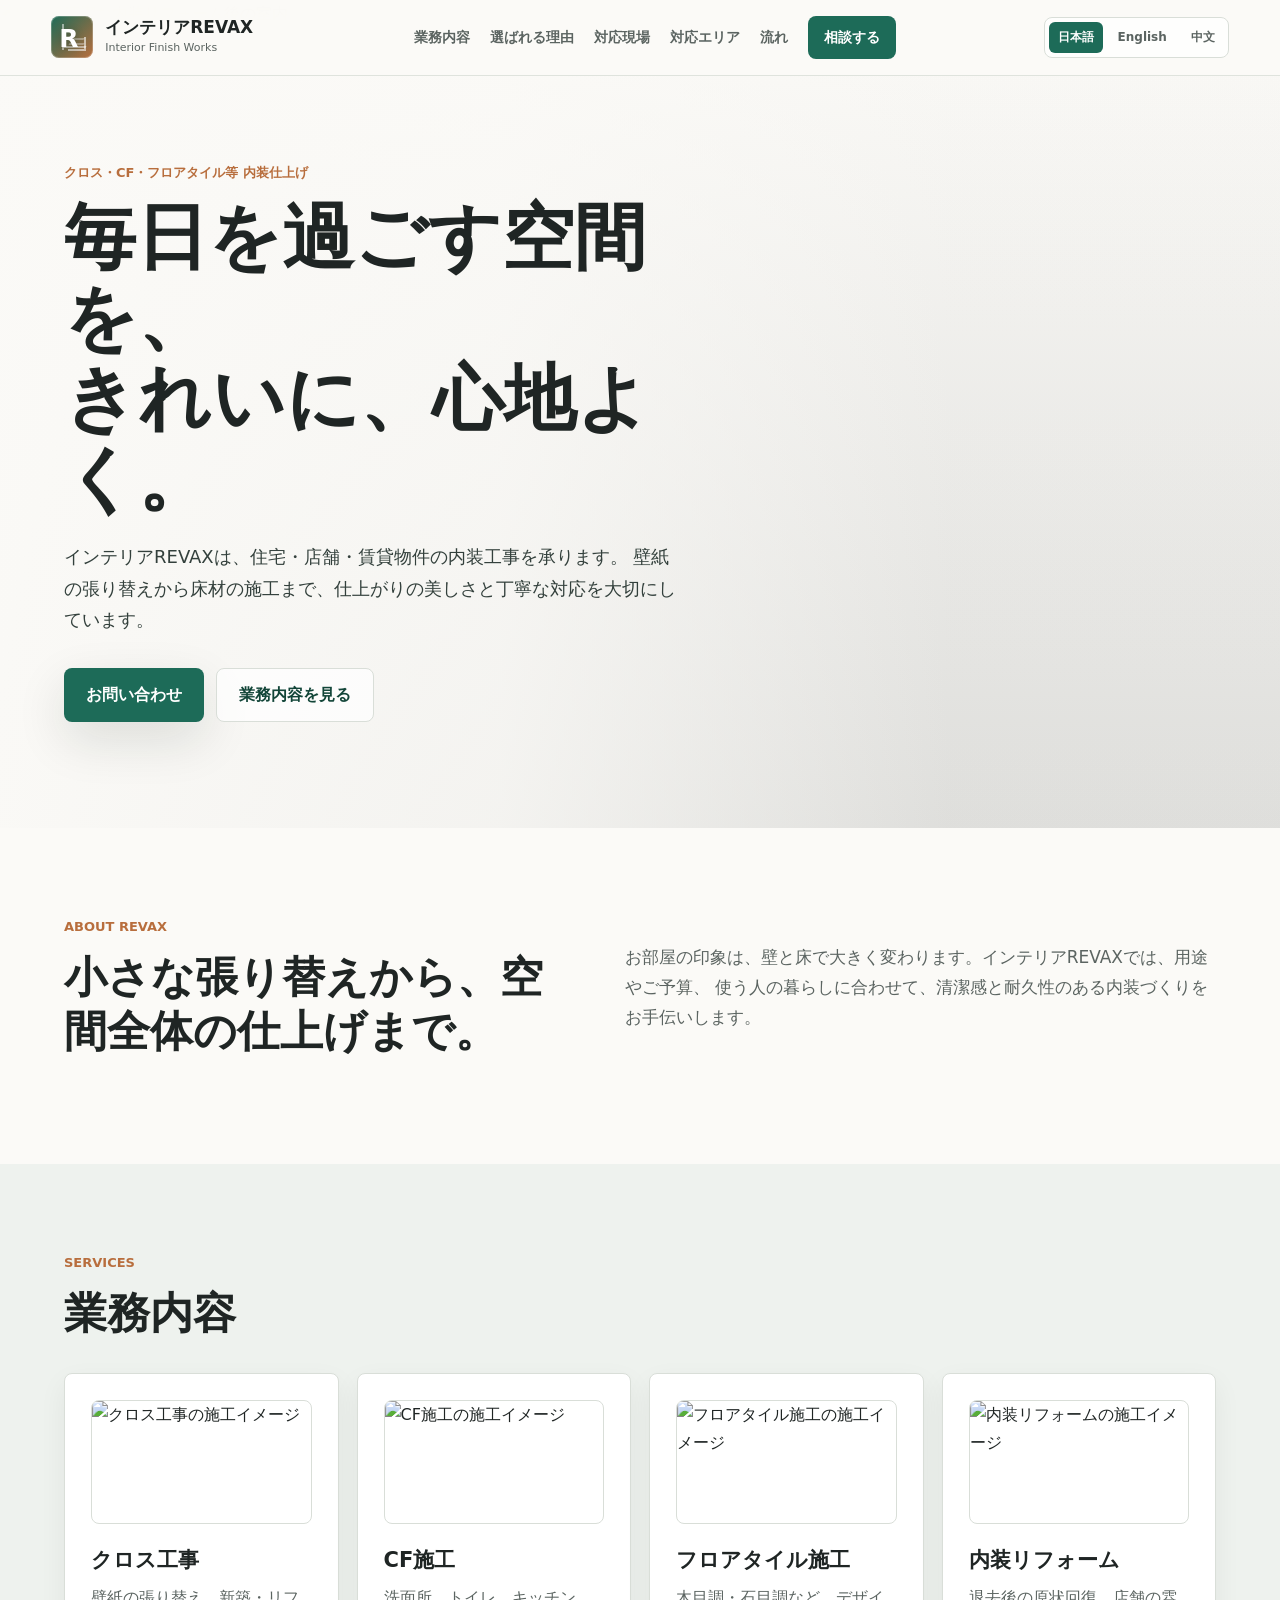
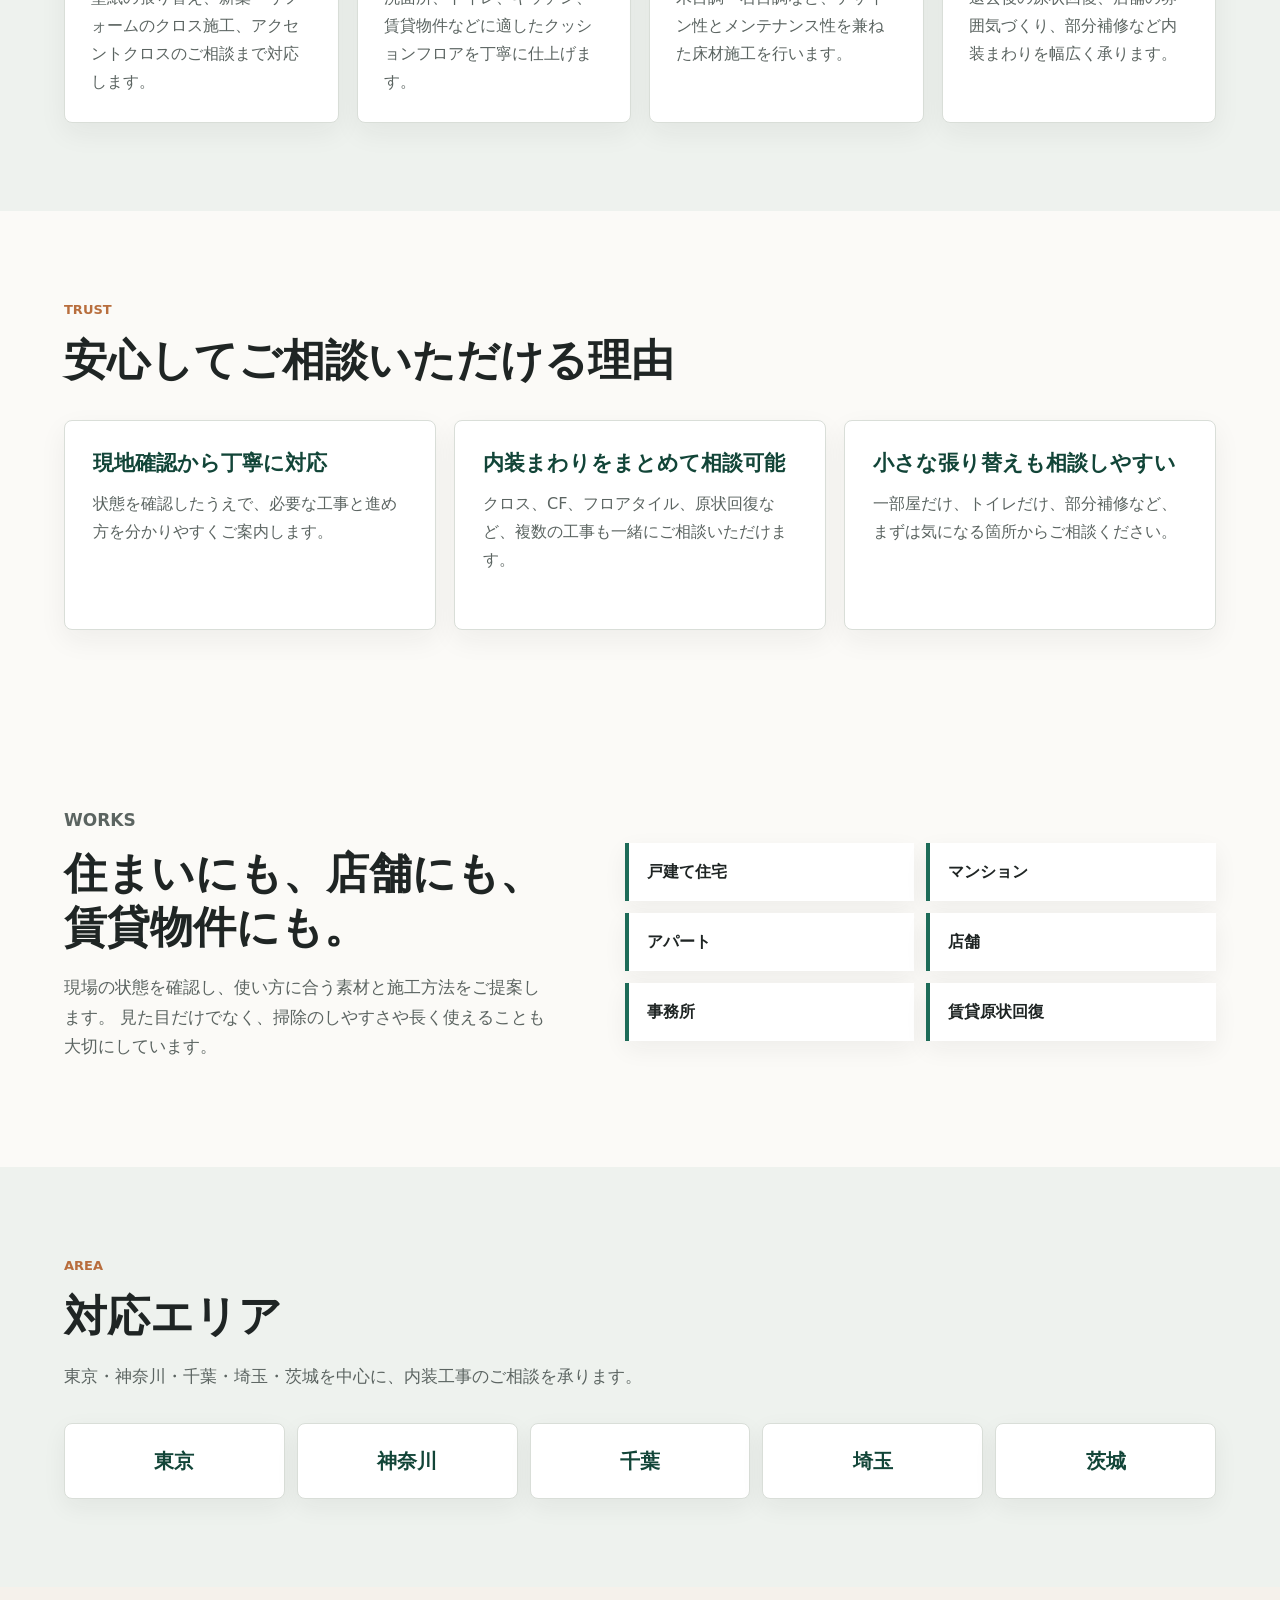
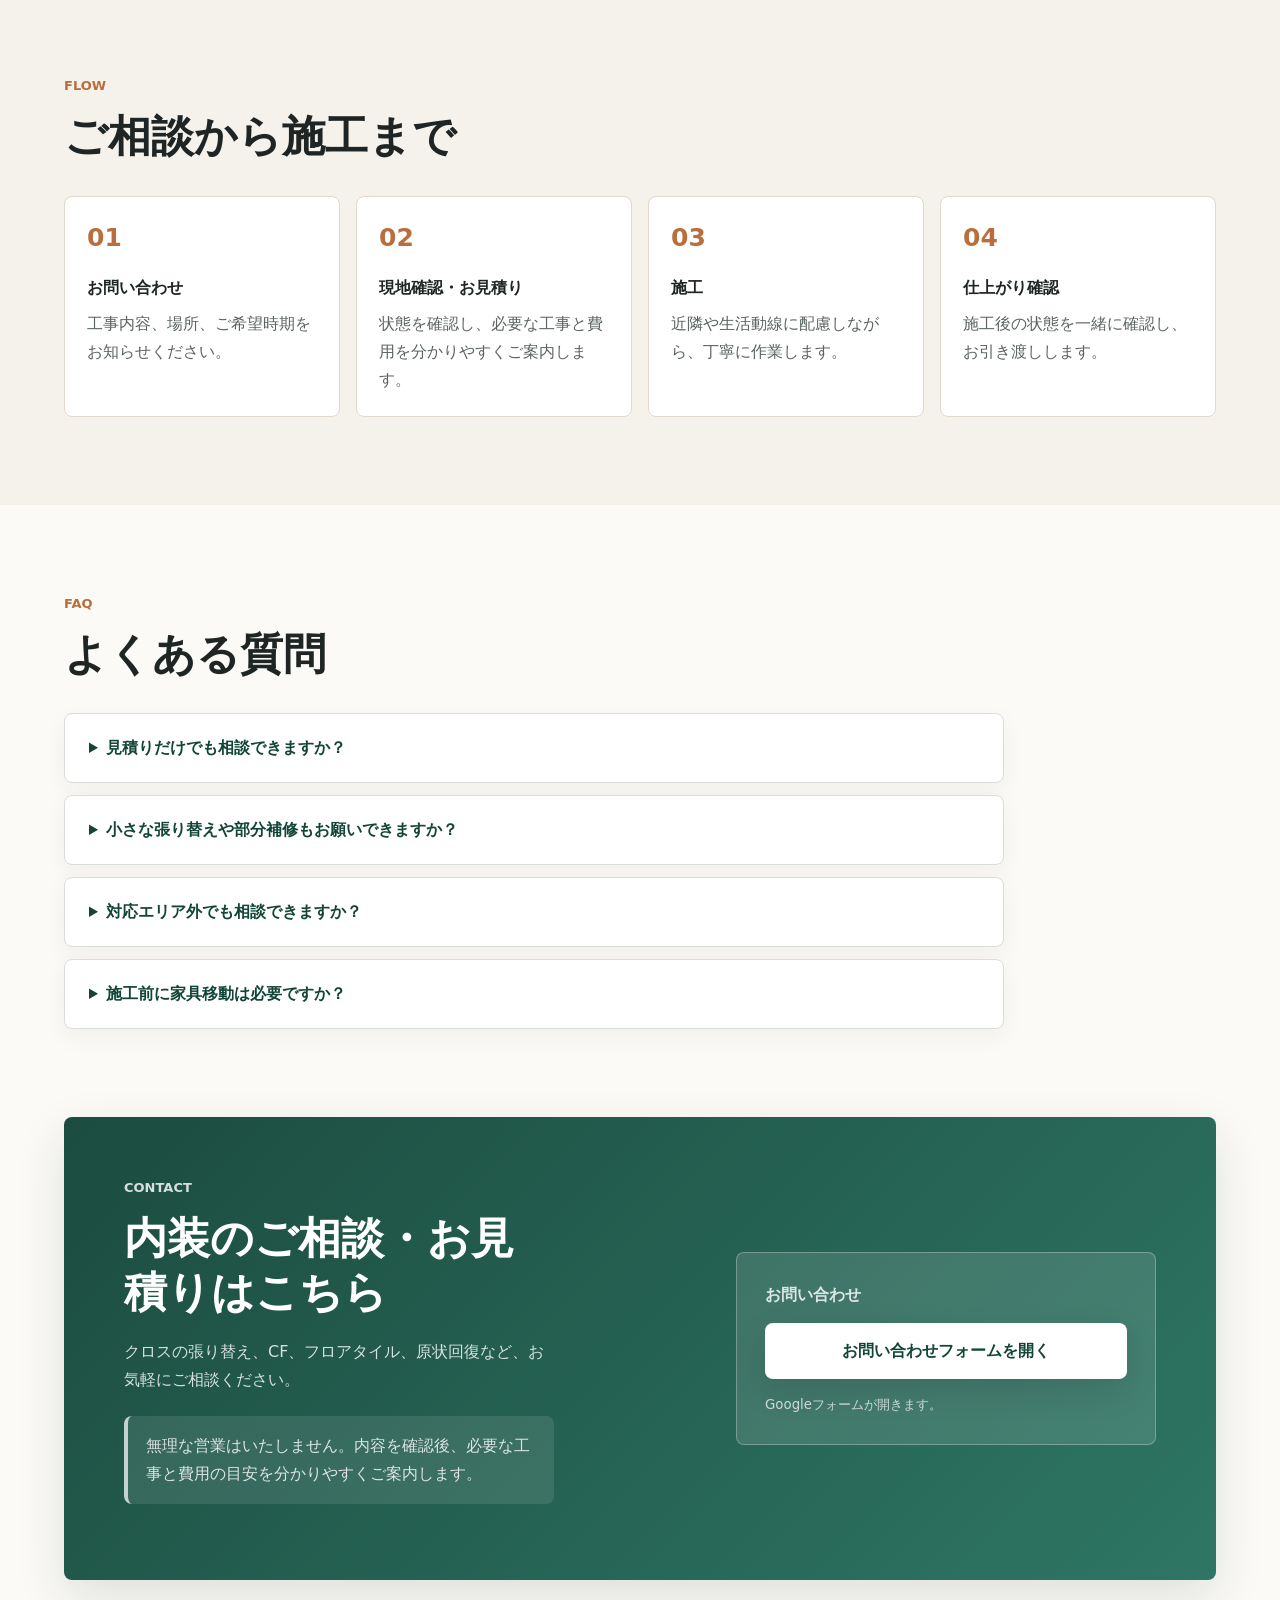
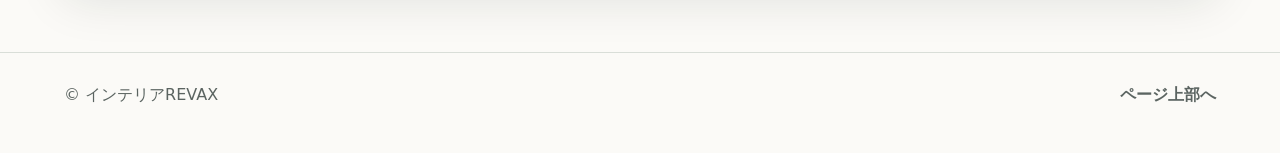
==== ja.html @ be0a2916 "Add files via upload" ====
<!doctype html>
<html lang="ja">
  <head>
    <meta charset="utf-8" />
    <meta name="viewport" content="width=device-width, initial-scale=1" />
    <title>インテリアREVAX | クロス・CF・フロアタイル施工</title>
    <meta
      name="description"
      content="インテリアREVAXは、クロス、CF、フロアタイルなど内装仕上げ工事を承ります。住まい・店舗・賃貸物件の張り替えやリフォームをご相談ください。"
    />
    <link rel="stylesheet" href="styles.css" />
  </head>
  <body>
    <header class="site-header">
      <a class="brand" href="#top" aria-label="インテリアREVAX トップへ">
        <span class="brand-mark" aria-hidden="true">
          <span class="brand-room"></span>
          <span class="brand-letter">R</span>
        </span>
        <span>
          <strong>インテリアREVAX</strong>
          <small>Interior Finish Works</small>
        </span>
      </a>
      <nav class="nav" aria-label="主要メニュー">
        <a href="#services">業務内容</a>
        <a href="#trust">選ばれる理由</a>
        <a href="#works">対応現場</a>
        <a href="#area">対応エリア</a>
        <a href="#flow">流れ</a>
        <a class="nav-cta" href="#contact">相談する</a>
      </nav>
      <div class="lang-switch" aria-label="言語切り替え">
        <a class="active" href="ja.html" lang="ja" aria-current="page">日本語</a>
        <a href="index.html" lang="en">English</a>
        <a href="zh.html" lang="zh">中文</a>
      </div>
    </header>

    <main id="top">
      <section class="hero">
        <img class="hero-image" src="assets/revax-hero.png" alt="明るく清潔な内装リフォーム後の室内" />
        <div class="hero-shade" aria-hidden="true"></div>
        <div class="hero-content">
          <p class="eyebrow">クロス・CF・フロアタイル等 内装仕上げ</p>
          <h1>
            <span>毎日を過ごす空間を、</span>
            <span>きれいに、心地よく。</span>
          </h1>
          <p class="lead">
            インテリアREVAXは、住宅・店舗・賃貸物件の内装工事を承ります。
            壁紙の張り替えから床材の施工まで、仕上がりの美しさと丁寧な対応を大切にしています。
          </p>
          <div class="hero-actions">
            <a class="button primary" href="#contact">お問い合わせ</a>
            <a class="button secondary" href="#services">業務内容を見る</a>
          </div>
        </div>
      </section>

      <section class="intro section">
        <div>
          <p class="section-label">About REVAX</p>
          <h2>小さな張り替えから、空間全体の仕上げまで。</h2>
        </div>
        <p>
          お部屋の印象は、壁と床で大きく変わります。インテリアREVAXでは、用途やご予算、
          使う人の暮らしに合わせて、清潔感と耐久性のある内装づくりをお手伝いします。
        </p>
      </section>

      <section id="services" class="section services">
        <div class="section-head">
          <p class="section-label">Services</p>
          <h2>業務内容</h2>
        </div>
        <div class="service-grid">
          <article class="service-card">
            <img class="service-photo" src="assets/service-wallpaper.png" alt="クロス工事の施工イメージ" />
            <h3>クロス工事</h3>
            <p>壁紙の張り替え、新築・リフォームのクロス施工、アクセントクロスのご相談まで対応します。</p>
          </article>
          <article class="service-card">
            <img class="service-photo" src="assets/service-cf.png" alt="CF施工の施工イメージ" />
            <h3>CF施工</h3>
            <p>洗面所、トイレ、キッチン、賃貸物件などに適したクッションフロアを丁寧に仕上げます。</p>
          </article>
          <article class="service-card">
            <img class="service-photo" src="assets/service-floor-tile.png" alt="フロアタイル施工の施工イメージ" />
            <h3>フロアタイル施工</h3>
            <p>木目調・石目調など、デザイン性とメンテナンス性を兼ねた床材施工を行います。</p>
          </article>
          <article class="service-card">
            <img class="service-photo" src="assets/service-renovation.png" alt="内装リフォームの施工イメージ" />
            <h3>内装リフォーム</h3>
            <p>退去後の原状回復、店舗の雰囲気づくり、部分補修など内装まわりを幅広く承ります。</p>
          </article>
        </div>
      </section>

      <section id="trust" class="section trust">
        <div class="section-head">
          <p class="section-label">Trust</p>
          <h2>安心してご相談いただける理由</h2>
        </div>
        <div class="trust-grid">
          <article>
            <strong>現地確認から丁寧に対応</strong>
            <p>状態を確認したうえで、必要な工事と進め方を分かりやすくご案内します。</p>
          </article>
          <article>
            <strong>内装まわりをまとめて相談可能</strong>
            <p>クロス、CF、フロアタイル、原状回復など、複数の工事も一緒にご相談いただけます。</p>
          </article>
          <article>
            <strong>小さな張り替えも相談しやすい</strong>
            <p>一部屋だけ、トイレだけ、部分補修など、まずは気になる箇所からご相談ください。</p>
          </article>
        </div>
      </section>

      <section id="works" class="section split">
        <div>
          <p class="section-label">Works</p>
          <h2>住まいにも、店舗にも、賃貸物件にも。</h2>
          <p>
            現場の状態を確認し、使い方に合う素材と施工方法をご提案します。
            見た目だけでなく、掃除のしやすさや長く使えることも大切にしています。
          </p>
        </div>
        <div class="work-list" aria-label="対応現場">
          <span>戸建て住宅</span>
          <span>マンション</span>
          <span>アパート</span>
          <span>店舗</span>
          <span>事務所</span>
          <span>賃貸原状回復</span>
        </div>
      </section>

      <section id="area" class="section area">
        <div class="section-head">
          <p class="section-label">Area</p>
          <h2>対応エリア</h2>
          <p>東京・神奈川・千葉・埼玉・茨城を中心に、内装工事のご相談を承ります。</p>
        </div>
        <div class="area-list" aria-label="対応エリア">
          <span>東京</span>
          <span>神奈川</span>
          <span>千葉</span>
          <span>埼玉</span>
          <span>茨城</span>
        </div>
      </section>

      <section id="flow" class="section flow">
        <div class="section-head">
          <p class="section-label">Flow</p>
          <h2>ご相談から施工まで</h2>
        </div>
        <ol class="flow-list">
          <li>
            <strong>お問い合わせ</strong>
            <span>工事内容、場所、ご希望時期をお知らせください。</span>
          </li>
          <li>
            <strong>現地確認・お見積り</strong>
            <span>状態を確認し、必要な工事と費用を分かりやすくご案内します。</span>
          </li>
          <li>
            <strong>施工</strong>
            <span>近隣や生活動線に配慮しながら、丁寧に作業します。</span>
          </li>
          <li>
            <strong>仕上がり確認</strong>
            <span>施工後の状態を一緒に確認し、お引き渡しします。</span>
          </li>
        </ol>
      </section>

      <section id="faq" class="section faq">
        <div class="section-head">
          <p class="section-label">FAQ</p>
          <h2>よくある質問</h2>
        </div>
        <div class="faq-list">
          <details>
            <summary>見積りだけでも相談できますか？</summary>
            <p>はい。工事内容や現場の状態を確認したうえで、費用の目安をご案内します。</p>
          </details>
          <details>
            <summary>小さな張り替えや部分補修もお願いできますか？</summary>
            <p>一部屋だけ、トイレや洗面所だけ、気になる箇所だけのご相談も承ります。</p>
          </details>
          <details>
            <summary>対応エリア外でも相談できますか？</summary>
            <p>場所や工事内容によって対応できる場合があります。まずはお気軽にお問い合わせください。</p>
          </details>
          <details>
            <summary>施工前に家具移動は必要ですか？</summary>
            <p>現場の状況により異なります。事前確認の際に、必要な準備を分かりやすくお伝えします。</p>
          </details>
        </div>
      </section>

      <section id="contact" class="contact">
        <div>
          <p class="section-label">Contact</p>
          <h2>内装のご相談・お見積りはこちら</h2>
          <p>
            クロスの張り替え、CF、フロアタイル、原状回復など、お気軽にご相談ください。
          </p>
          <p class="contact-reassurance">
            無理な営業はいたしません。内容を確認後、必要な工事と費用の目安を分かりやすくご案内します。
          </p>
        </div>
        <div class="contact-box">
          <p class="contact-note">お問い合わせ</p>
          <a class="contact-form-button" href="https://docs.google.com/forms/d/e/1FAIpQLSfQx-ib5fO8I9krYBbQNBjTHL38Z9sC25h12mWPfmRZ4zj5ZQ/viewform" target="_blank" rel="noopener">
            お問い合わせフォームを開く
          </a>
          <small>Googleフォームが開きます。</small>
        </div>
      </section>
    </main>

    <footer class="footer">
      <p>&copy; インテリアREVAX</p>
      <a href="#top">ページ上部へ</a>
    </footer>
  </body>
</html>
---- styles.css ----
:root {
  --ink: #1f2524;
  --muted: #5b6461;
  --paper: #fbfaf7;
  --soft: #eef2ee;
  --line: #d9ded8;
  --green: #1d6b58;
  --green-deep: #124538;
  --copper: #b86e3d;
  --white: #ffffff;
  --shadow: 0 18px 50px rgba(18, 31, 27, 0.12);
}

* {
  box-sizing: border-box;
}

html {
  scroll-behavior: smooth;
}

body {
  margin: 0;
  color: var(--ink);
  background: var(--paper);
  font-family: "Yu Gothic", "Hiragino Kaku Gothic ProN", Meiryo, system-ui, sans-serif;
  line-height: 1.75;
}

a {
  color: inherit;
  text-decoration: none;
}

.site-header {
  position: fixed;
  z-index: 20;
  top: 0;
  left: 0;
  right: 0;
  display: flex;
  align-items: center;
  justify-content: space-between;
  gap: 24px;
  padding: 16px clamp(18px, 4vw, 56px);
  background: rgba(251, 250, 247, 0.92);
  border-bottom: 1px solid rgba(217, 222, 216, 0.8);
  backdrop-filter: blur(14px);
}

.brand {
  display: inline-flex;
  align-items: center;
  gap: 12px;
  min-width: 215px;
}

.brand-mark {
  position: relative;
  display: block;
  width: 42px;
  height: 42px;
  border-radius: 8px;
  color: var(--white);
  background: linear-gradient(135deg, var(--green), var(--copper));
  box-shadow: inset 0 0 0 1px rgba(255, 255, 255, 0.22);
  overflow: hidden;
}

.brand-mark::before,
.brand-mark::after {
  content: "";
  position: absolute;
  background: rgba(255, 255, 255, 0.5);
}

.brand-mark::before {
  left: 11px;
  top: 8px;
  width: 2px;
  height: 26px;
}

.brand-mark::after {
  left: 13px;
  right: 7px;
  bottom: 10px;
  height: 2px;
  transform: skewX(-28deg);
  transform-origin: left center;
}

.brand-room {
  position: absolute;
  right: 7px;
  bottom: 7px;
  width: 18px;
  height: 14px;
  border-right: 2px solid rgba(255, 255, 255, 0.58);
  border-bottom: 2px solid rgba(255, 255, 255, 0.58);
}

.brand-room::before,
.brand-room::after {
  content: "";
  position: absolute;
  right: 0;
  height: 2px;
  background: rgba(255, 255, 255, 0.35);
  transform: skewX(-28deg);
}

.brand-room::before {
  bottom: 4px;
  width: 15px;
}

.brand-room::after {
  bottom: 9px;
  width: 11px;
}

.brand-letter {
  position: absolute;
  left: 8px;
  top: 2px;
  z-index: 1;
  color: var(--white);
  font-size: 25px;
  font-weight: 900;
  line-height: 42px;
  text-shadow: 0 2px 8px rgba(18, 31, 27, 0.28);
}

.brand strong,
.brand small {
  display: block;
}

.brand strong {
  font-size: 17px;
  line-height: 1.2;
}

.brand small {
  color: var(--muted);
  font-size: 11px;
  letter-spacing: 0;
}

.nav {
  display: flex;
  align-items: center;
  gap: 20px;
  color: var(--muted);
  font-size: 14px;
  font-weight: 700;
  white-space: nowrap;
}

.nav a {
  transition: color 0.2s ease;
}

.nav a:hover {
  color: var(--green);
}

.nav-cta {
  padding: 9px 16px;
  border-radius: 8px;
  color: var(--white) !important;
  background: var(--green);
}

.lang-switch {
  display: flex;
  align-items: center;
  gap: 6px;
  padding: 4px;
  border: 1px solid var(--line);
  border-radius: 8px;
  background: rgba(255, 255, 255, 0.72);
  color: var(--muted);
  font-size: 12px;
  font-weight: 800;
  white-space: nowrap;
}

.lang-switch a {
  display: inline-flex;
  align-items: center;
  min-height: 30px;
  padding: 5px 9px;
  border-radius: 6px;
}

.lang-switch a.active {
  color: var(--white);
  background: var(--green);
}

.hero {
  position: relative;
  min-height: 92vh;
  display: grid;
  align-items: center;
  overflow: hidden;
  padding: 128px clamp(20px, 5vw, 72px) 72px;
}

.hero-image,
.hero-shade {
  position: absolute;
  inset: 0;
  width: 100%;
  height: 100%;
}

.hero-image {
  object-fit: cover;
  object-position: center;
}

.hero-shade {
  background:
    linear-gradient(90deg, rgba(251, 250, 247, 0.96) 0%, rgba(251, 250, 247, 0.76) 39%, rgba(251, 250, 247, 0.08) 74%),
    linear-gradient(0deg, rgba(31, 37, 36, 0.14), rgba(31, 37, 36, 0));
}

.hero-content {
  position: relative;
  max-width: 720px;
}

.eyebrow,
.section-label {
  margin: 0 0 12px;
  color: var(--copper);
  font-size: 13px;
  font-weight: 800;
  letter-spacing: 0;
  text-transform: uppercase;
}

h1,
h2,
h3,
p {
  margin-top: 0;
}

h1 {
  max-width: 660px;
  margin-bottom: 22px;
  font-size: clamp(39px, 6vw, 72px);
  line-height: 1.12;
  letter-spacing: 0;
}

h1 span {
  display: block;
}

h2 {
  margin-bottom: 18px;
  font-size: clamp(27px, 3.6vw, 43px);
  line-height: 1.25;
  letter-spacing: 0;
}

h3 {
  margin-bottom: 10px;
  font-size: 21px;
  line-height: 1.35;
}

.lead {
  max-width: 620px;
  color: #33403c;
  font-size: 18px;
}

.hero-actions {
  display: flex;
  flex-wrap: wrap;
  gap: 12px;
  margin-top: 32px;
}

.button {
  display: inline-flex;
  align-items: center;
  justify-content: center;
  min-height: 48px;
  padding: 12px 22px;
  border-radius: 8px;
  font-weight: 800;
}

.button.primary {
  color: var(--white);
  background: var(--green);
  box-shadow: var(--shadow);
}

.button.secondary {
  color: var(--green-deep);
  background: rgba(255, 255, 255, 0.74);
  border: 1px solid var(--line);
}

.section {
  padding: 88px clamp(20px, 5vw, 72px);
}

.intro,
.split,
.contact {
  display: grid;
  grid-template-columns: minmax(0, 0.9fr) minmax(0, 1.1fr);
  gap: clamp(28px, 6vw, 84px);
  align-items: center;
}

.intro p:last-child,
.split p {
  color: var(--muted);
  font-size: 17px;
}

.section-head {
  max-width: 840px;
  margin-bottom: 32px;
}

.services {
  background: var(--soft);
}

.service-grid {
  display: grid;
  grid-template-columns: repeat(4, minmax(0, 1fr));
  gap: 18px;
}

.service-card {
  min-height: 250px;
  padding: 26px;
  border: 1px solid var(--line);
  border-radius: 8px;
  background: var(--white);
  box-shadow: 0 10px 28px rgba(31, 37, 36, 0.06);
}

.service-card p {
  color: var(--muted);
  margin-bottom: 0;
}

.service-photo {
  display: block;
  width: 100%;
  aspect-ratio: 16 / 9;
  object-fit: cover;
  border-radius: 8px;
  margin-bottom: 22px;
  border: 1px solid var(--line);
}

.icon {
  display: grid;
  place-items: center;
  width: 44px;
  height: 44px;
  margin-bottom: 20px;
  border-radius: 8px;
  color: var(--green-deep);
  background: #e3eee7;
  font-weight: 900;
}

.trust {
  background: var(--paper);
}

.trust-grid {
  display: grid;
  grid-template-columns: repeat(3, minmax(0, 1fr));
  gap: 18px;
}

.trust-grid article {
  min-height: 210px;
  padding: 28px;
  border-radius: 8px;
  background: var(--white);
  border: 1px solid var(--line);
  box-shadow: 0 10px 28px rgba(31, 37, 36, 0.06);
}

.trust-grid strong {
  display: block;
  margin-bottom: 12px;
  color: var(--green-deep);
  font-size: 21px;
  line-height: 1.4;
}

.trust-grid p {
  margin-bottom: 0;
  color: var(--muted);
}

.work-list {
  display: grid;
  grid-template-columns: repeat(2, minmax(0, 1fr));
  gap: 12px;
}

.work-list span {
  min-height: 58px;
  display: flex;
  align-items: center;
  padding: 14px 18px;
  border-left: 4px solid var(--green);
  background: var(--white);
  box-shadow: 0 8px 24px rgba(31, 37, 36, 0.06);
  font-weight: 800;
}

.area {
  background: var(--soft);
}

.area .section-head p:last-child {
  color: var(--muted);
  font-size: 17px;
}

.area-list {
  display: grid;
  grid-template-columns: repeat(5, minmax(0, 1fr));
  gap: 12px;
}

.area-list span {
  display: grid;
  place-items: center;
  min-height: 76px;
  border-radius: 8px;
  color: var(--green-deep);
  background: var(--white);
  border: 1px solid var(--line);
  box-shadow: 0 8px 24px rgba(31, 37, 36, 0.06);
  font-size: 20px;
  font-weight: 900;
}

.flow {
  background: #f5f1eb;
}

.flow-list {
  display: grid;
  grid-template-columns: repeat(4, minmax(0, 1fr));
  gap: 16px;
  margin: 0;
  padding: 0;
  list-style: none;
  counter-reset: flow;
}

.flow-list li {
  position: relative;
  min-height: 200px;
  padding: 28px 22px 22px;
  border-radius: 8px;
  background: var(--white);
  border: 1px solid #e2d9cd;
}

.flow-list li::before {
  counter-increment: flow;
  content: "0" counter(flow);
  display: block;
  margin-bottom: 24px;
  color: var(--copper);
  font-size: 25px;
  font-weight: 900;
  line-height: 1;
}

.flow-list strong,
.flow-list span {
  display: block;
}

.flow-list span {
  margin-top: 8px;
  color: var(--muted);
}

.faq {
  background: var(--paper);
}

.faq-list {
  display: grid;
  gap: 12px;
  max-width: 940px;
}

.faq-list details {
  border: 1px solid var(--line);
  border-radius: 8px;
  background: var(--white);
  box-shadow: 0 8px 24px rgba(31, 37, 36, 0.05);
}

.faq-list summary {
  cursor: pointer;
  padding: 20px 24px;
  color: var(--green-deep);
  font-weight: 900;
}

.faq-list p {
  margin: 0;
  padding: 0 24px 22px;
  color: var(--muted);
}

.contact {
  margin: 0 clamp(20px, 5vw, 72px) 72px;
  padding: clamp(34px, 6vw, 60px);
  border-radius: 8px;
  color: var(--white);
  background:
    linear-gradient(135deg, rgba(18, 69, 56, 0.96), rgba(29, 107, 88, 0.92)),
    url("assets/revax-hero.png") center / cover;
  box-shadow: var(--shadow);
}

.contact .section-label,
.contact p {
  color: rgba(255, 255, 255, 0.82);
}

.contact h2 {
  color: var(--white);
}

.contact-reassurance {
  margin-top: 22px;
  padding: 16px 18px;
  border-left: 4px solid rgba(255, 255, 255, 0.7);
  background: rgba(255, 255, 255, 0.1);
  border-radius: 8px;
}

.contact-box {
  justify-self: end;
  width: min(100%, 420px);
  padding: 28px;
  border-radius: 8px;
  background: rgba(255, 255, 255, 0.12);
  border: 1px solid rgba(255, 255, 255, 0.28);
}

.contact-note,
.contact-box small {
  display: block;
}

.contact-note {
  margin-bottom: 14px;
  font-weight: 800;
}

.contact-box small {
  margin-top: 14px;
  color: rgba(255, 255, 255, 0.72);
}

.contact-form-button,
.form-submit {
  display: inline-flex;
  align-items: center;
  justify-content: center;
  width: 100%;
  min-height: 54px;
  padding: 14px 22px;
  border: 0;
  border-radius: 8px;
  color: var(--green-deep);
  background: var(--white);
  font: inherit;
  font-weight: 900;
  cursor: pointer;
  box-shadow: 0 12px 32px rgba(18, 31, 27, 0.14);
}

.form-section {
  background: var(--paper);
}

.inquiry-form {
  display: grid;
  grid-template-columns: repeat(2, minmax(0, 1fr));
  gap: 18px;
  max-width: 900px;
}

.inquiry-form label {
  display: grid;
  gap: 8px;
  color: var(--ink);
  font-weight: 800;
}

.inquiry-form input,
.inquiry-form select,
.inquiry-form textarea {
  width: 100%;
  border: 1px solid var(--line);
  border-radius: 8px;
  padding: 13px 14px;
  color: var(--ink);
  background: var(--white);
  font: inherit;
}

.inquiry-form textarea {
  resize: vertical;
}

.inquiry-form .full,
.form-submit {
  grid-column: 1 / -1;
}

.form-submit {
  color: var(--white);
  background: var(--green);
}

.footer {
  display: flex;
  justify-content: space-between;
  gap: 18px;
  padding: 28px clamp(20px, 5vw, 72px);
  color: var(--muted);
  border-top: 1px solid var(--line);
}

.footer a {
  font-weight: 800;
}

@media (max-width: 960px) {
  .site-header {
    position: static;
    align-items: flex-start;
    flex-direction: column;
  }

  .nav {
    width: 100%;
    overflow-x: auto;
    padding-bottom: 2px;
  }

  .lang-switch {
    align-self: flex-start;
  }

  .hero {
    min-height: 820px;
    padding-top: 70px;
    align-items: start;
  }

  .hero-shade {
    background:
      linear-gradient(180deg, rgba(251, 250, 247, 0.98) 0%, rgba(251, 250, 247, 0.84) 48%, rgba(251, 250, 247, 0.22) 100%),
      linear-gradient(0deg, rgba(31, 37, 36, 0.12), rgba(31, 37, 36, 0));
  }

  .intro,
  .split,
  .contact {
    grid-template-columns: 1fr;
  }

  .service-grid,
  .trust-grid,
  .flow-list,
  .area-list {
    grid-template-columns: repeat(2, minmax(0, 1fr));
  }

  .contact-box {
    justify-self: stretch;
  }
}

@media (max-width: 640px) {
  .brand {
    min-width: 0;
  }

  .nav {
    gap: 12px;
    font-size: 13px;
  }

  .nav-cta {
    padding: 8px 12px;
  }

  .hero {
    min-height: 760px;
  }

  h1 {
    font-size: 32px;
  }

  .lead {
    font-size: 16px;
  }

  .hero-actions,
  .button {
    width: 100%;
  }

  .service-grid,
  .trust-grid,
  .flow-list,
  .work-list,
  .area-list,
  .inquiry-form {
    grid-template-columns: 1fr;
  }

  .section {
    padding-top: 64px;
    padding-bottom: 64px;
  }

  .contact {
    margin-bottom: 48px;
    padding: 30px 20px;
  }

  .footer {
    flex-direction: column;
  }
}
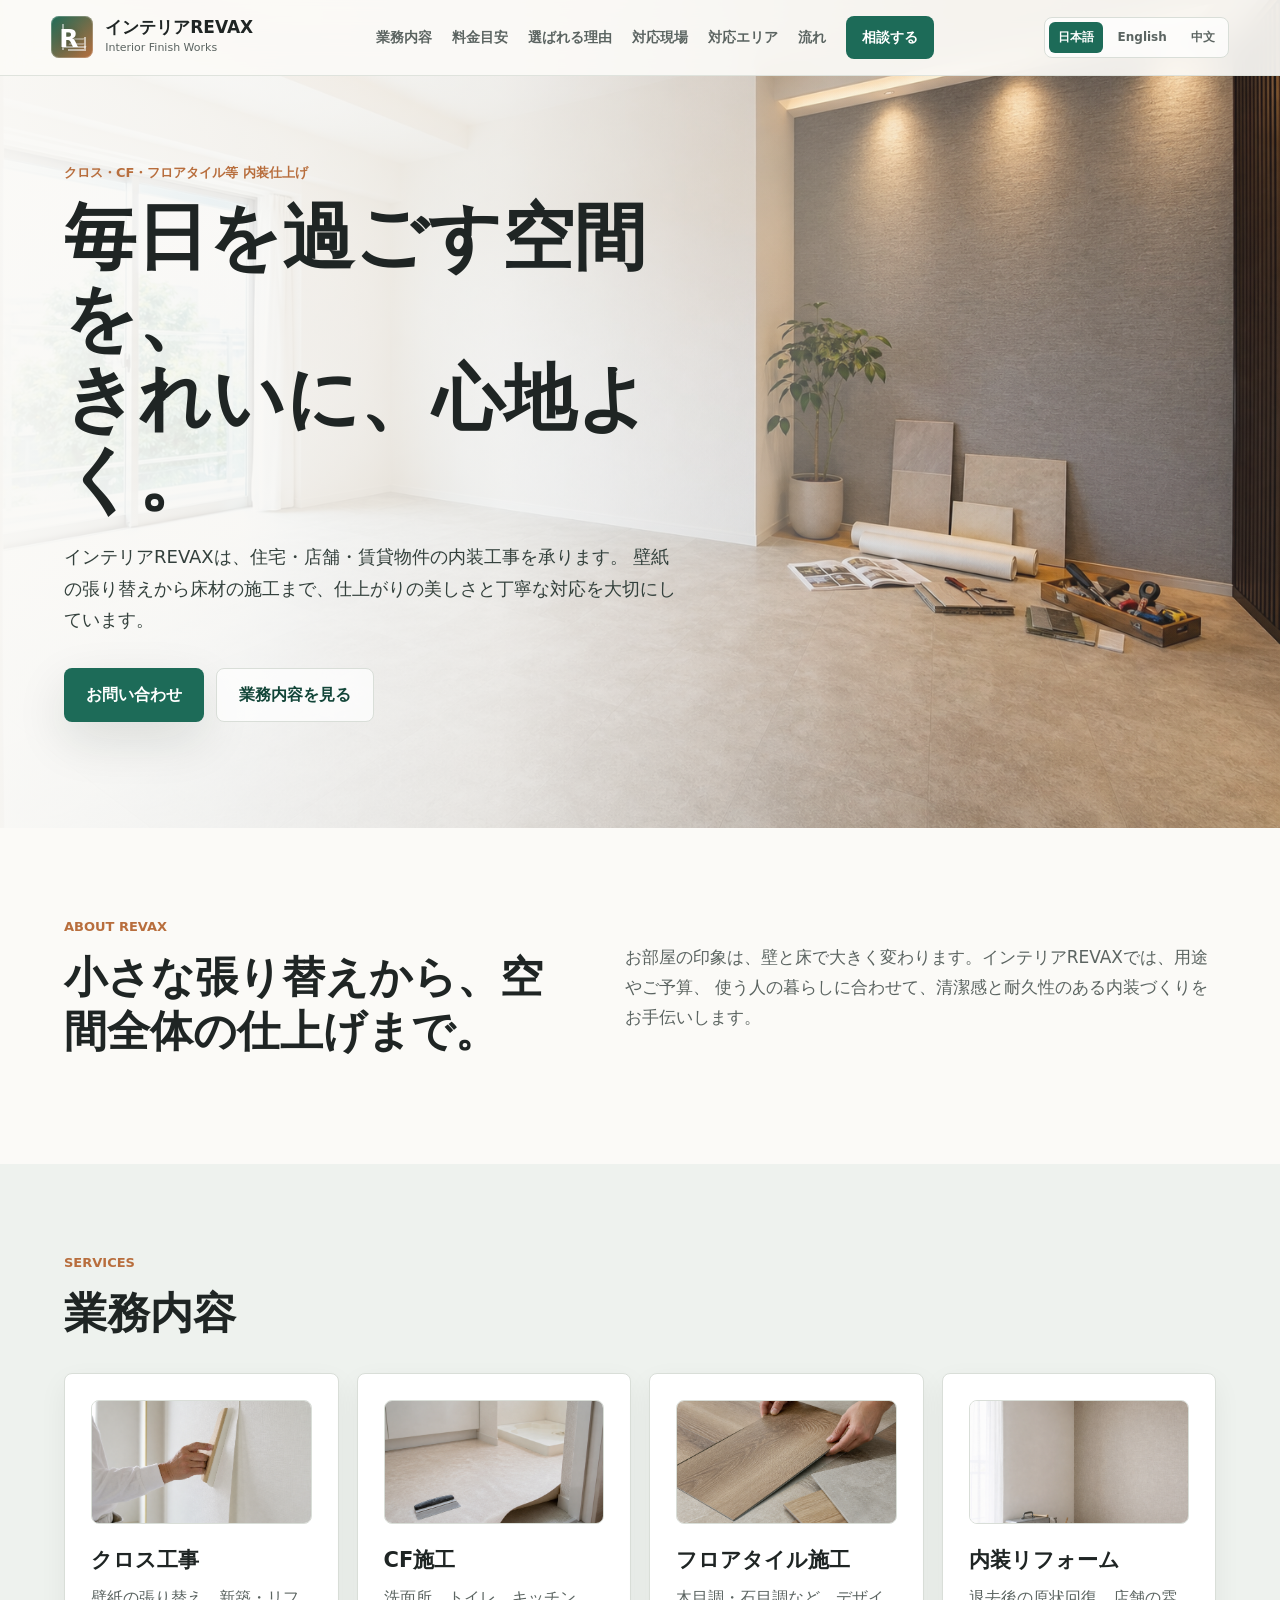
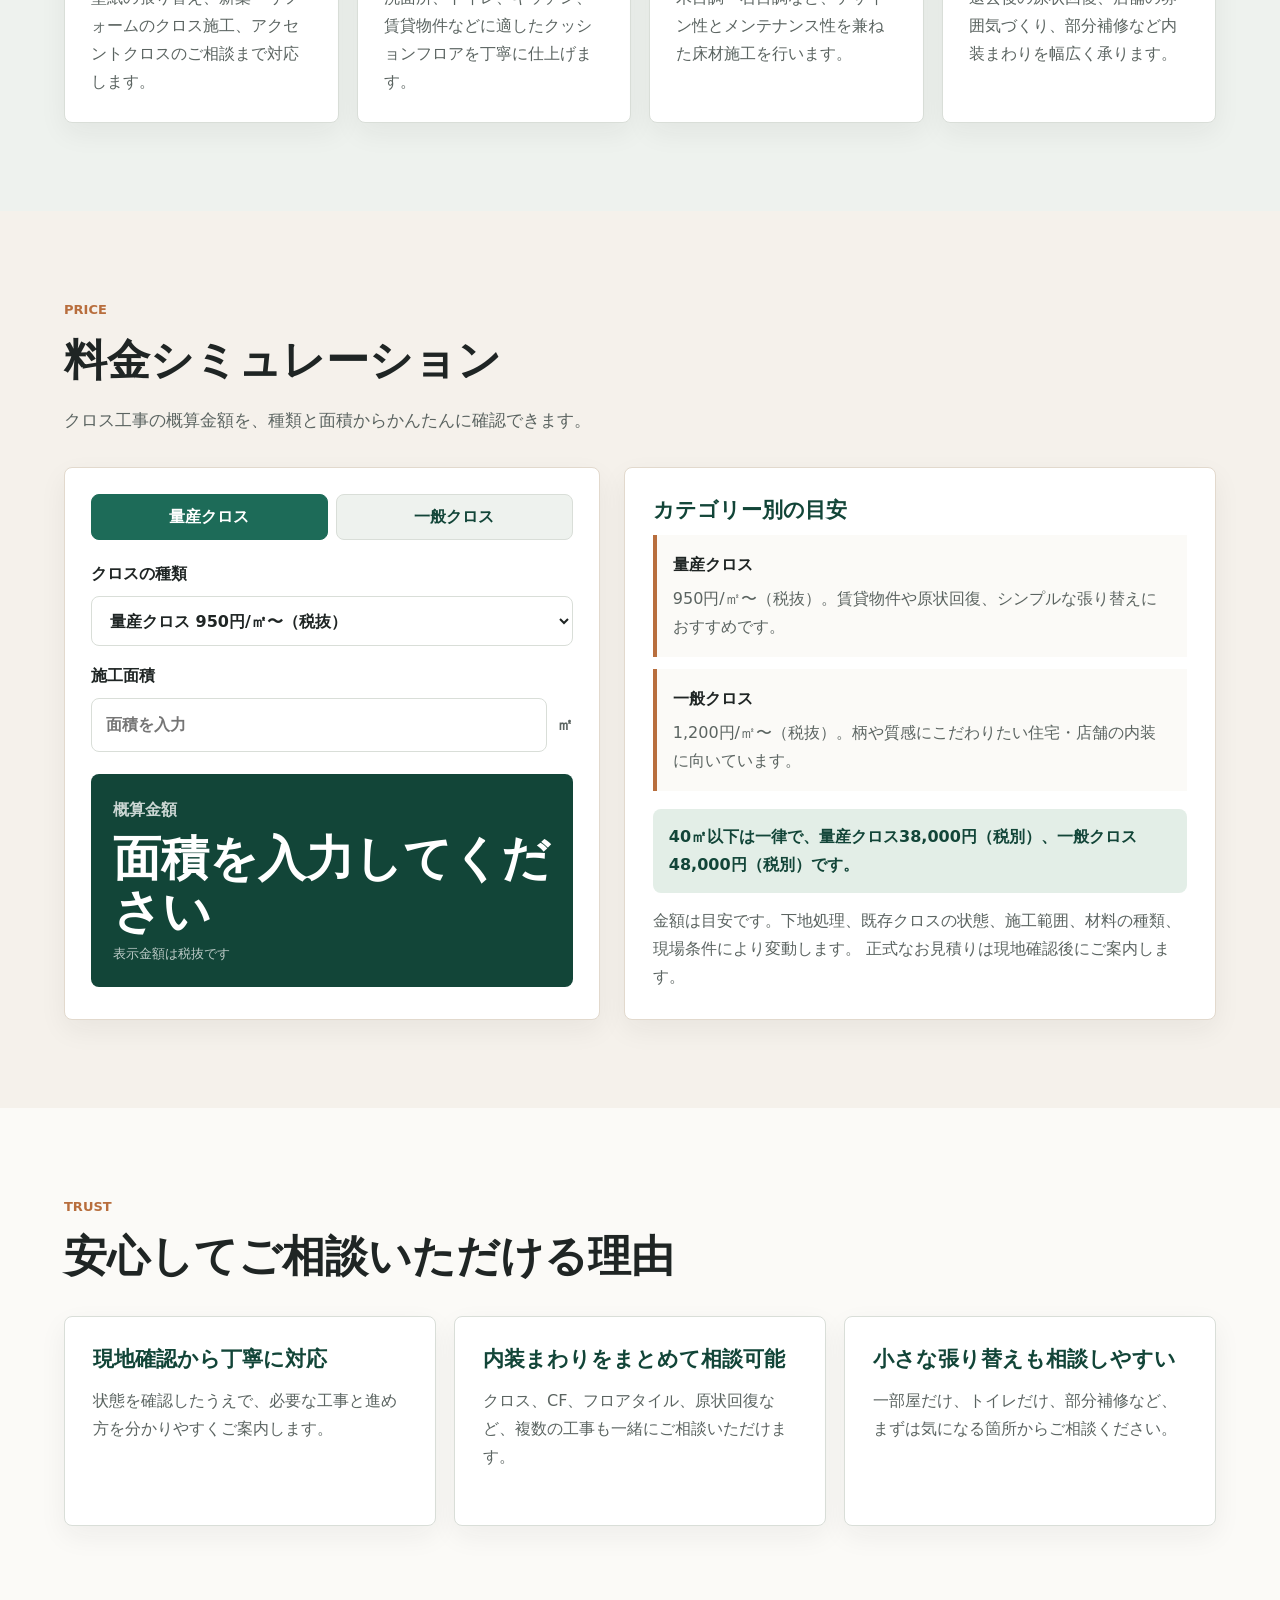
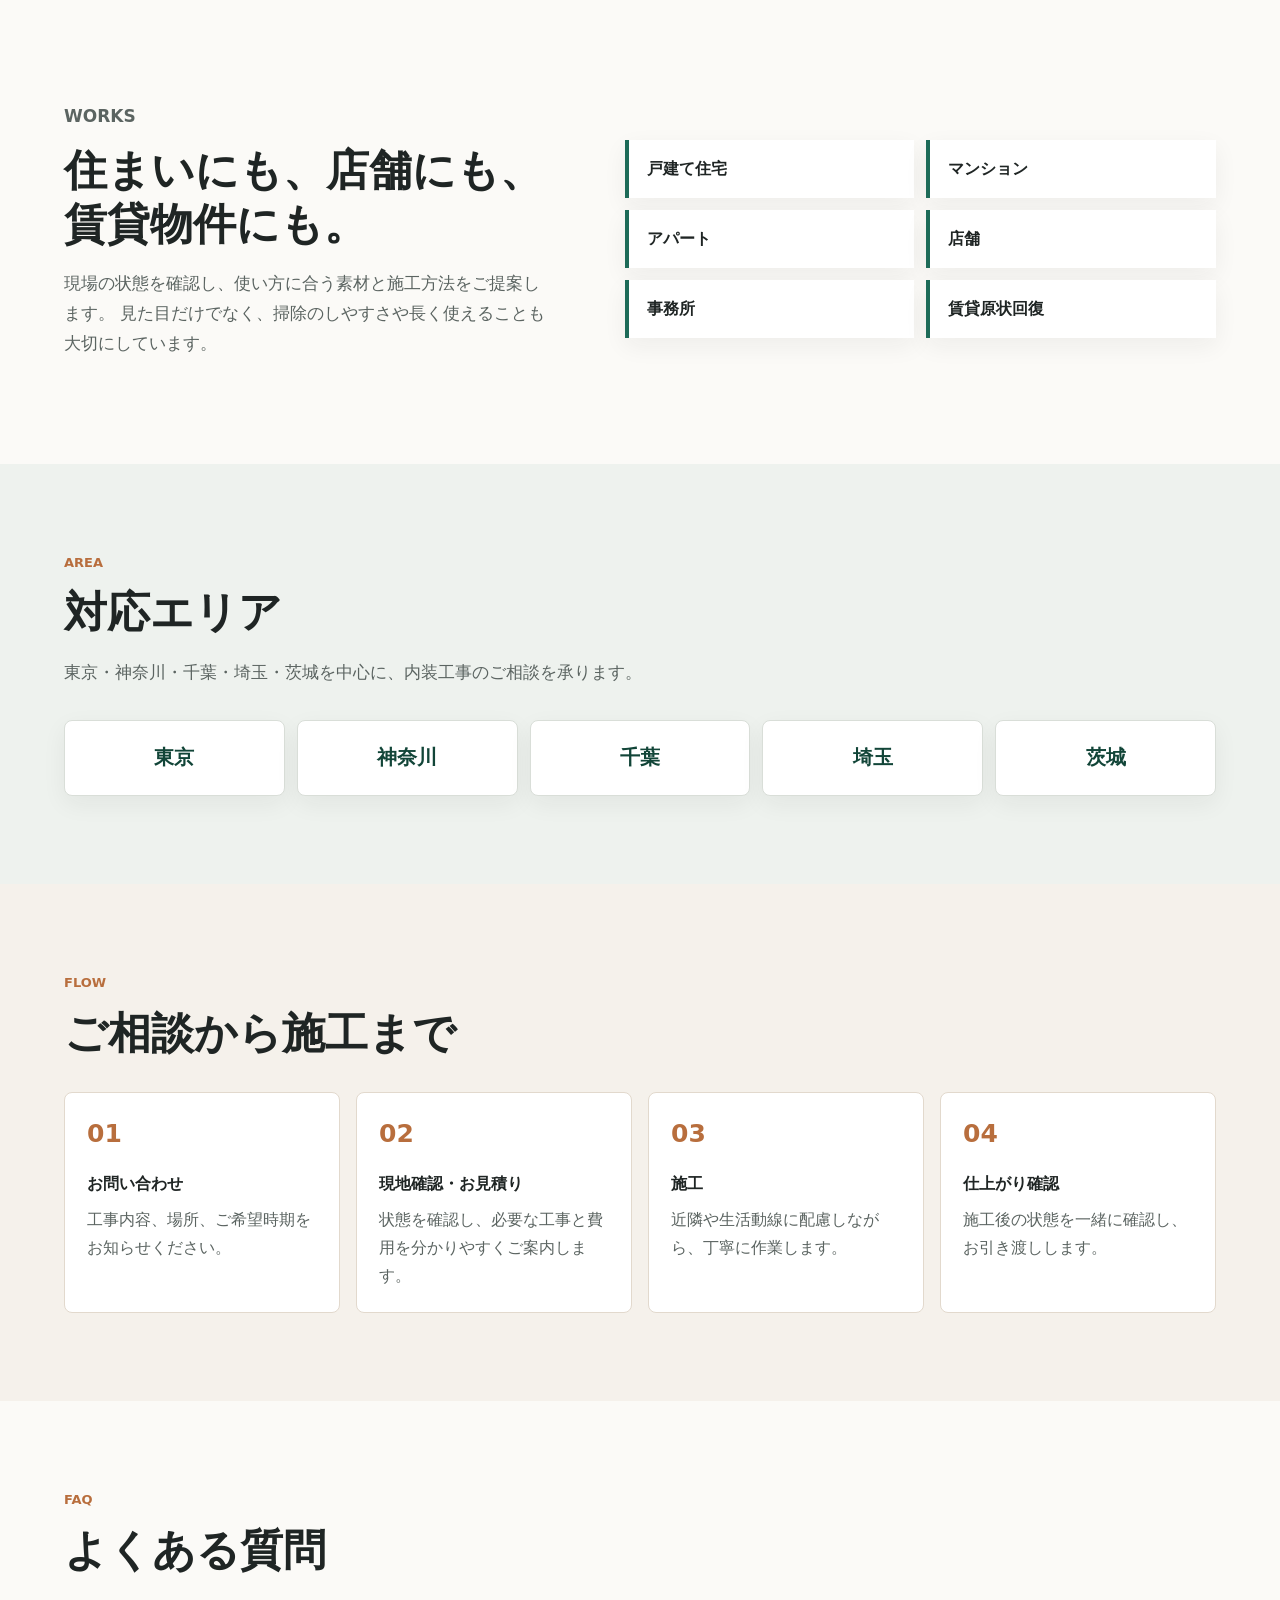
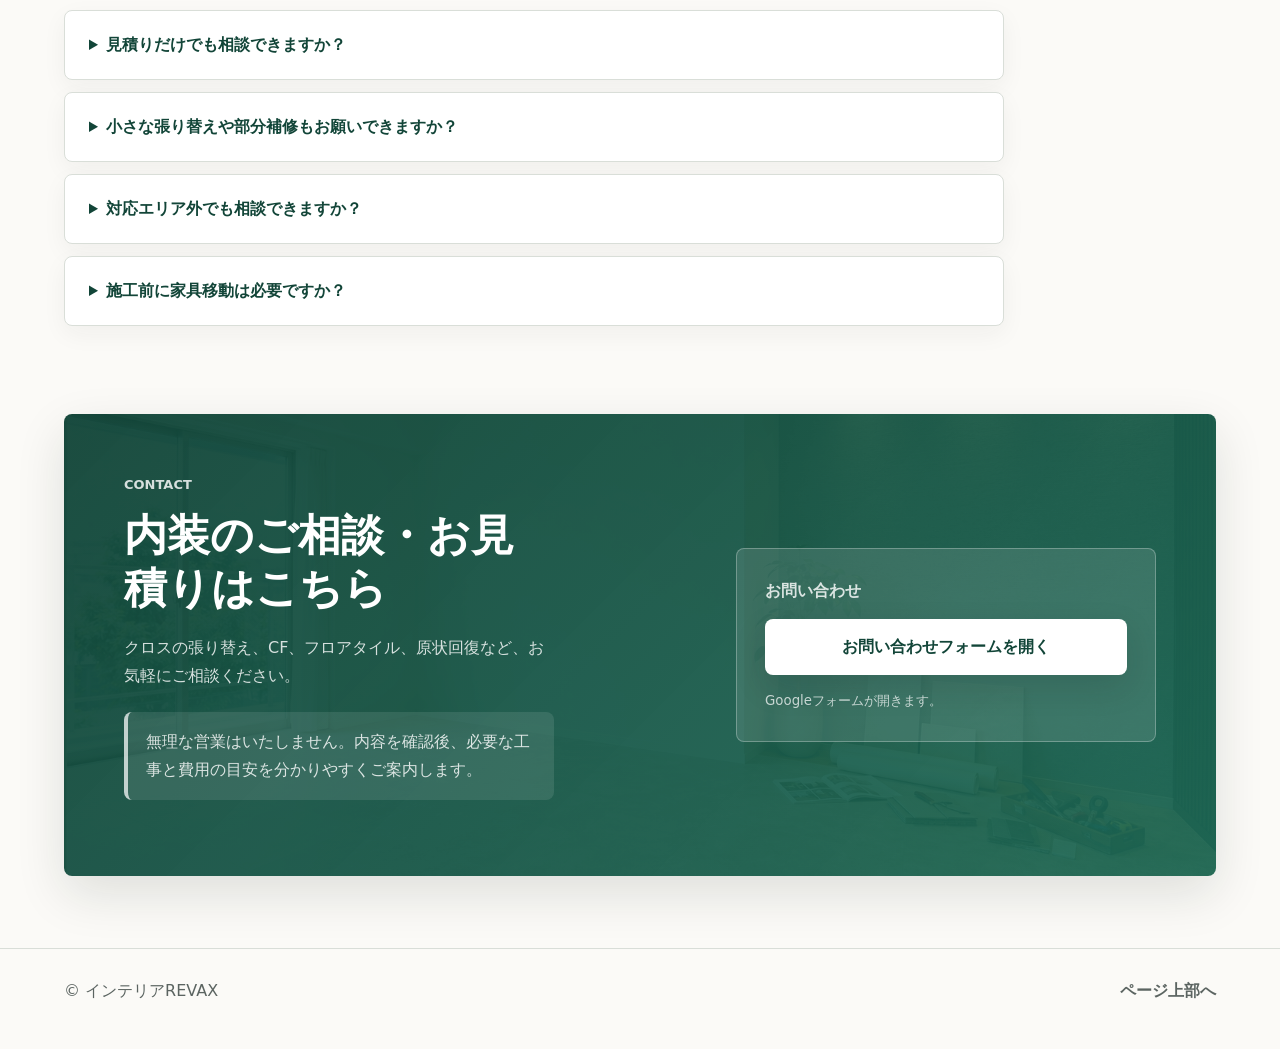
==== commit bcc3aaf0: "Add files via upload" ====
--- a/ja.html
+++ b/ja.html
@@ -24,6 +24,7 @@
       </a>
       <nav class="nav" aria-label="主要メニュー">
         <a href="#services">業務内容</a>
+        <a href="#price">料金目安</a>
         <a href="#trust">選ばれる理由</a>
         <a href="#works">対応現場</a>
         <a href="#area">対応エリア</a>
@@ -98,6 +99,63 @@
         </div>
       </section>
 
+      <section id="price" class="section price">
+        <div class="section-head">
+          <p class="section-label">Price</p>
+          <h2>料金シミュレーション</h2>
+          <p>クロス工事の概算金額を、種類と面積からかんたんに確認できます。</p>
+        </div>
+        <div class="price-layout">
+          <div class="price-panel">
+            <div class="price-tabs" role="tablist" aria-label="料金カテゴリー">
+              <button class="price-tab active" type="button" data-price-type="mass" aria-pressed="true">量産クロス</button>
+              <button class="price-tab" type="button" data-price-type="standard" aria-pressed="false">一般クロス</button>
+            </div>
+            <div class="price-inputs">
+              <label>
+                クロスの種類
+                <select id="wallpaper-type">
+                  <option value="mass">量産クロス 950円/㎡〜（税抜）</option>
+                  <option value="standard">一般クロス 1,200円/㎡〜（税抜）</option>
+                </select>
+              </label>
+              <label>
+                施工面積
+                <span class="area-input">
+                  <input id="wallpaper-area" type="number" min="1" max="500" step="1" inputmode="numeric" placeholder="面積を入力" />
+                  <span>㎡</span>
+                </span>
+              </label>
+            </div>
+            <div class="price-result" aria-live="polite">
+              <span>概算金額</span>
+              <strong id="price-total">面積を入力してください</strong>
+              <small id="price-formula">表示金額は税抜です</small>
+            </div>
+          </div>
+          <div class="price-guide">
+            <h3>カテゴリー別の目安</h3>
+            <dl>
+              <div>
+                <dt>量産クロス</dt>
+                <dd>950円/㎡〜（税抜）。賃貸物件や原状回復、シンプルな張り替えにおすすめです。</dd>
+              </div>
+              <div>
+                <dt>一般クロス</dt>
+                <dd>1,200円/㎡〜（税抜）。柄や質感にこだわりたい住宅・店舗の内装に向いています。</dd>
+              </div>
+            </dl>
+            <p class="price-minimum">
+              <strong>40㎡以下は一律で、量産クロス38,000円（税別）、一般クロス48,000円（税別）です。</strong>
+            </p>
+            <p>
+              金額は目安です。下地処理、既存クロスの状態、施工範囲、材料の種類、現場条件により変動します。
+              正式なお見積りは現地確認後にご案内します。
+            </p>
+          </div>
+        </div>
+      </section>
+
       <section id="trust" class="section trust">
         <div class="section-head">
           <p class="section-label">Trust</p>
@@ -228,5 +286,50 @@
       <p>&copy; インテリアREVAX</p>
       <a href="#top">ページ上部へ</a>
     </footer>
+    <script>
+      const wallpaperRates = {
+        mass: { label: "量産クロス", rate: 950, minimum: 38000 },
+        standard: { label: "一般クロス", rate: 1200, minimum: 48000 },
+      };
+
+      const typeSelect = document.querySelector("#wallpaper-type");
+      const areaInput = document.querySelector("#wallpaper-area");
+      const totalOutput = document.querySelector("#price-total");
+      const formulaOutput = document.querySelector("#price-formula");
+      const priceTabs = document.querySelectorAll(".price-tab");
+
+      function formatYen(value) {
+        return new Intl.NumberFormat("ja-JP").format(value) + "円〜";
+      }
+
+      function updatePrice(type = typeSelect.value) {
+        const area = Math.max(Number(areaInput.value) || 0, 0);
+        const item = wallpaperRates[type];
+        typeSelect.value = type;
+
+        if (!area) {
+          totalOutput.textContent = "面積を入力してください";
+          formulaOutput.textContent = "表示金額は税抜です";
+        } else if (area <= 40) {
+          totalOutput.textContent = new Intl.NumberFormat("ja-JP").format(item.minimum) + "円（税別）";
+          formulaOutput.textContent = item.label + "・40㎡以下の一律料金";
+        } else {
+          totalOutput.textContent = formatYen(area * item.rate) + "（税抜）";
+          formulaOutput.textContent = area + "㎡ × " + new Intl.NumberFormat("ja-JP").format(item.rate) + "円";
+        }
+
+        priceTabs.forEach((tab) => {
+          const isActive = tab.dataset.priceType === type;
+          tab.classList.toggle("active", isActive);
+          tab.setAttribute("aria-pressed", String(isActive));
+        });
+      }
+
+      priceTabs.forEach((tab) => {
+        tab.addEventListener("click", () => updatePrice(tab.dataset.priceType));
+      });
+      typeSelect.addEventListener("change", () => updatePrice(typeSelect.value));
+      areaInput.addEventListener("input", () => updatePrice());
+    </script>
   </body>
 </html>
--- a/styles.css
+++ b/styles.css
@@ -384,6 +384,166 @@
   background: var(--paper);
 }
 
+.price {
+  background: #f5f1eb;
+}
+
+.price .section-head p:last-child {
+  color: var(--muted);
+  font-size: 17px;
+}
+
+.price-layout {
+  display: grid;
+  grid-template-columns: minmax(0, 0.95fr) minmax(0, 1.05fr);
+  gap: 24px;
+  align-items: stretch;
+}
+
+.price-panel,
+.price-guide {
+  border: 1px solid #e2d9cd;
+  border-radius: 8px;
+  background: var(--white);
+  box-shadow: 0 10px 28px rgba(31, 37, 36, 0.06);
+}
+
+.price-panel {
+  padding: 26px;
+}
+
+.price-tabs {
+  display: grid;
+  grid-template-columns: repeat(2, minmax(0, 1fr));
+  gap: 8px;
+  margin-bottom: 20px;
+}
+
+.price-tab {
+  min-height: 46px;
+  border: 1px solid var(--line);
+  border-radius: 8px;
+  color: var(--green-deep);
+  background: var(--soft);
+  font: inherit;
+  font-weight: 900;
+  cursor: pointer;
+}
+
+.price-tab.active {
+  color: var(--white);
+  background: var(--green);
+  border-color: var(--green);
+}
+
+.price-inputs {
+  display: grid;
+  gap: 16px;
+}
+
+.price-inputs label {
+  display: grid;
+  gap: 8px;
+  color: var(--ink);
+  font-weight: 800;
+}
+
+.price-inputs select,
+.price-inputs input {
+  width: 100%;
+  min-height: 50px;
+  border: 1px solid var(--line);
+  border-radius: 8px;
+  padding: 12px 14px;
+  color: var(--ink);
+  background: var(--white);
+  font: inherit;
+}
+
+.area-input {
+  display: grid;
+  grid-template-columns: minmax(0, 1fr) auto;
+  align-items: center;
+  gap: 10px;
+}
+
+.area-input span {
+  color: var(--muted);
+  font-weight: 900;
+}
+
+.price-result {
+  margin-top: 22px;
+  padding: 22px;
+  border-radius: 8px;
+  color: var(--white);
+  background: var(--green-deep);
+}
+
+.price-result span,
+.price-result small {
+  display: block;
+}
+
+.price-result span {
+  color: rgba(255, 255, 255, 0.78);
+  font-weight: 800;
+}
+
+.price-result strong {
+  display: block;
+  margin: 8px 0 4px;
+  font-size: clamp(34px, 4vw, 48px);
+  line-height: 1.1;
+}
+
+.price-result small {
+  color: rgba(255, 255, 255, 0.72);
+}
+
+.price-guide {
+  padding: 28px;
+}
+
+.price-guide h3 {
+  color: var(--green-deep);
+}
+
+.price-guide dl {
+  display: grid;
+  gap: 12px;
+  margin: 0 0 18px;
+}
+
+.price-guide dl div {
+  padding: 16px;
+  border-left: 4px solid var(--copper);
+  background: var(--paper);
+}
+
+.price-guide dt {
+  margin-bottom: 6px;
+  font-weight: 900;
+}
+
+.price-guide dd {
+  margin: 0;
+  color: var(--muted);
+}
+
+.price-guide p {
+  margin-bottom: 0;
+  color: var(--muted);
+}
+
+.price-guide .price-minimum {
+  margin-bottom: 14px;
+  padding: 14px 16px;
+  border-radius: 8px;
+  color: var(--green-deep);
+  background: #e3eee7;
+}
+
 .trust-grid {
   display: grid;
   grid-template-columns: repeat(3, minmax(0, 1fr));
@@ -689,7 +849,8 @@
 
   .intro,
   .split,
-  .contact {
+  .contact,
+  .price-layout {
     grid-template-columns: 1fr;
   }
 
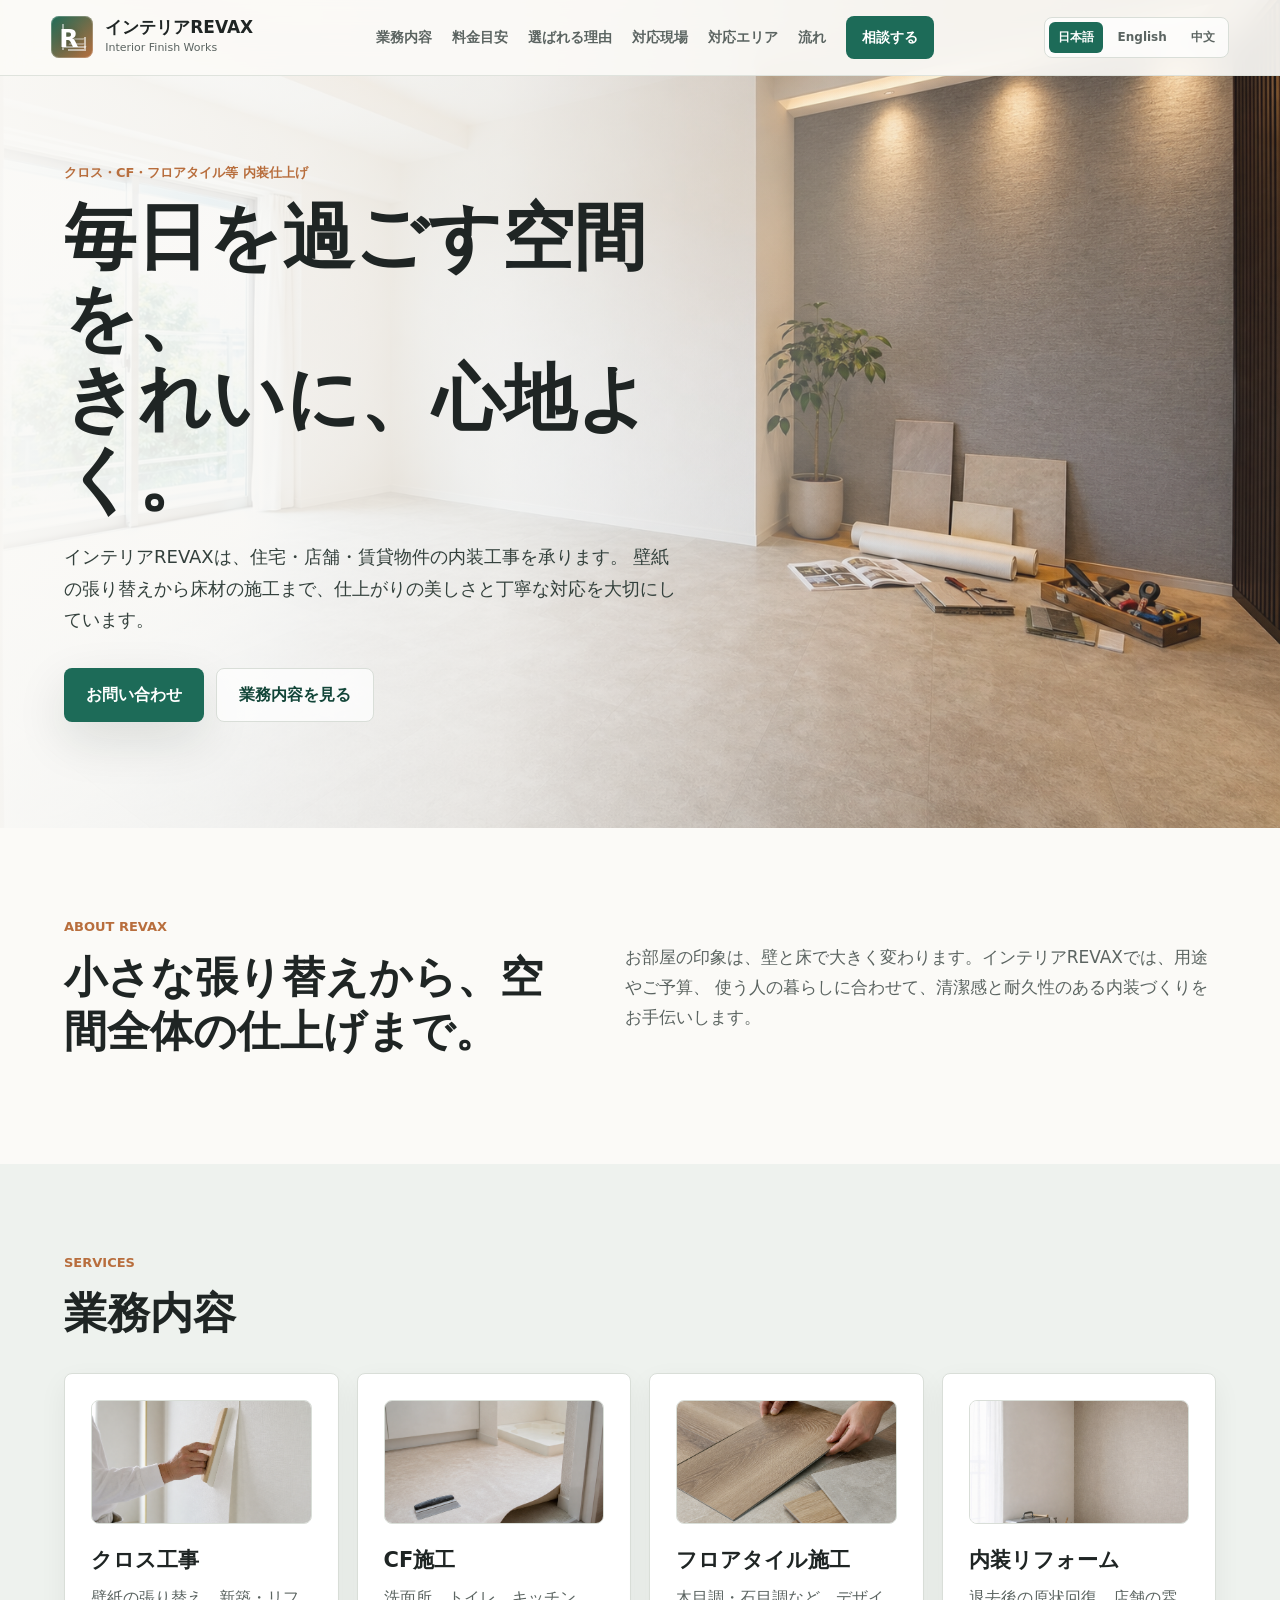
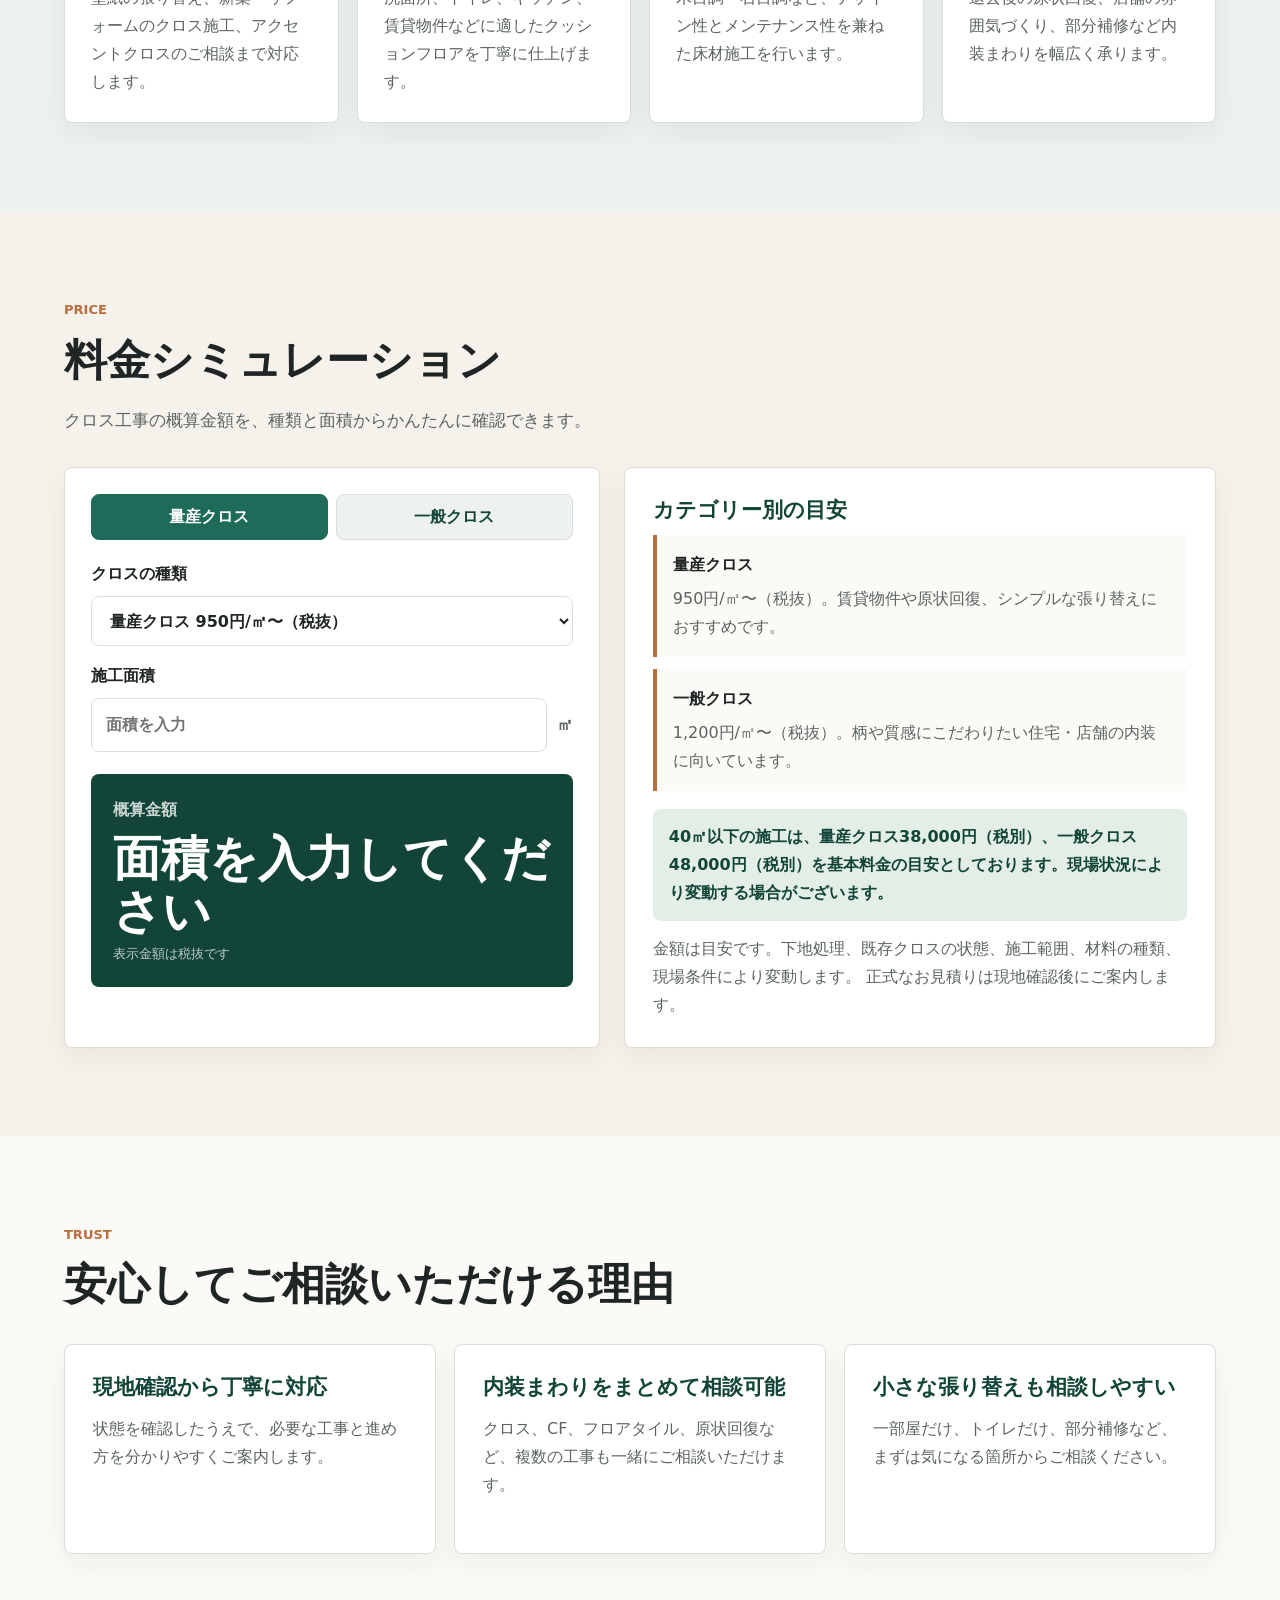
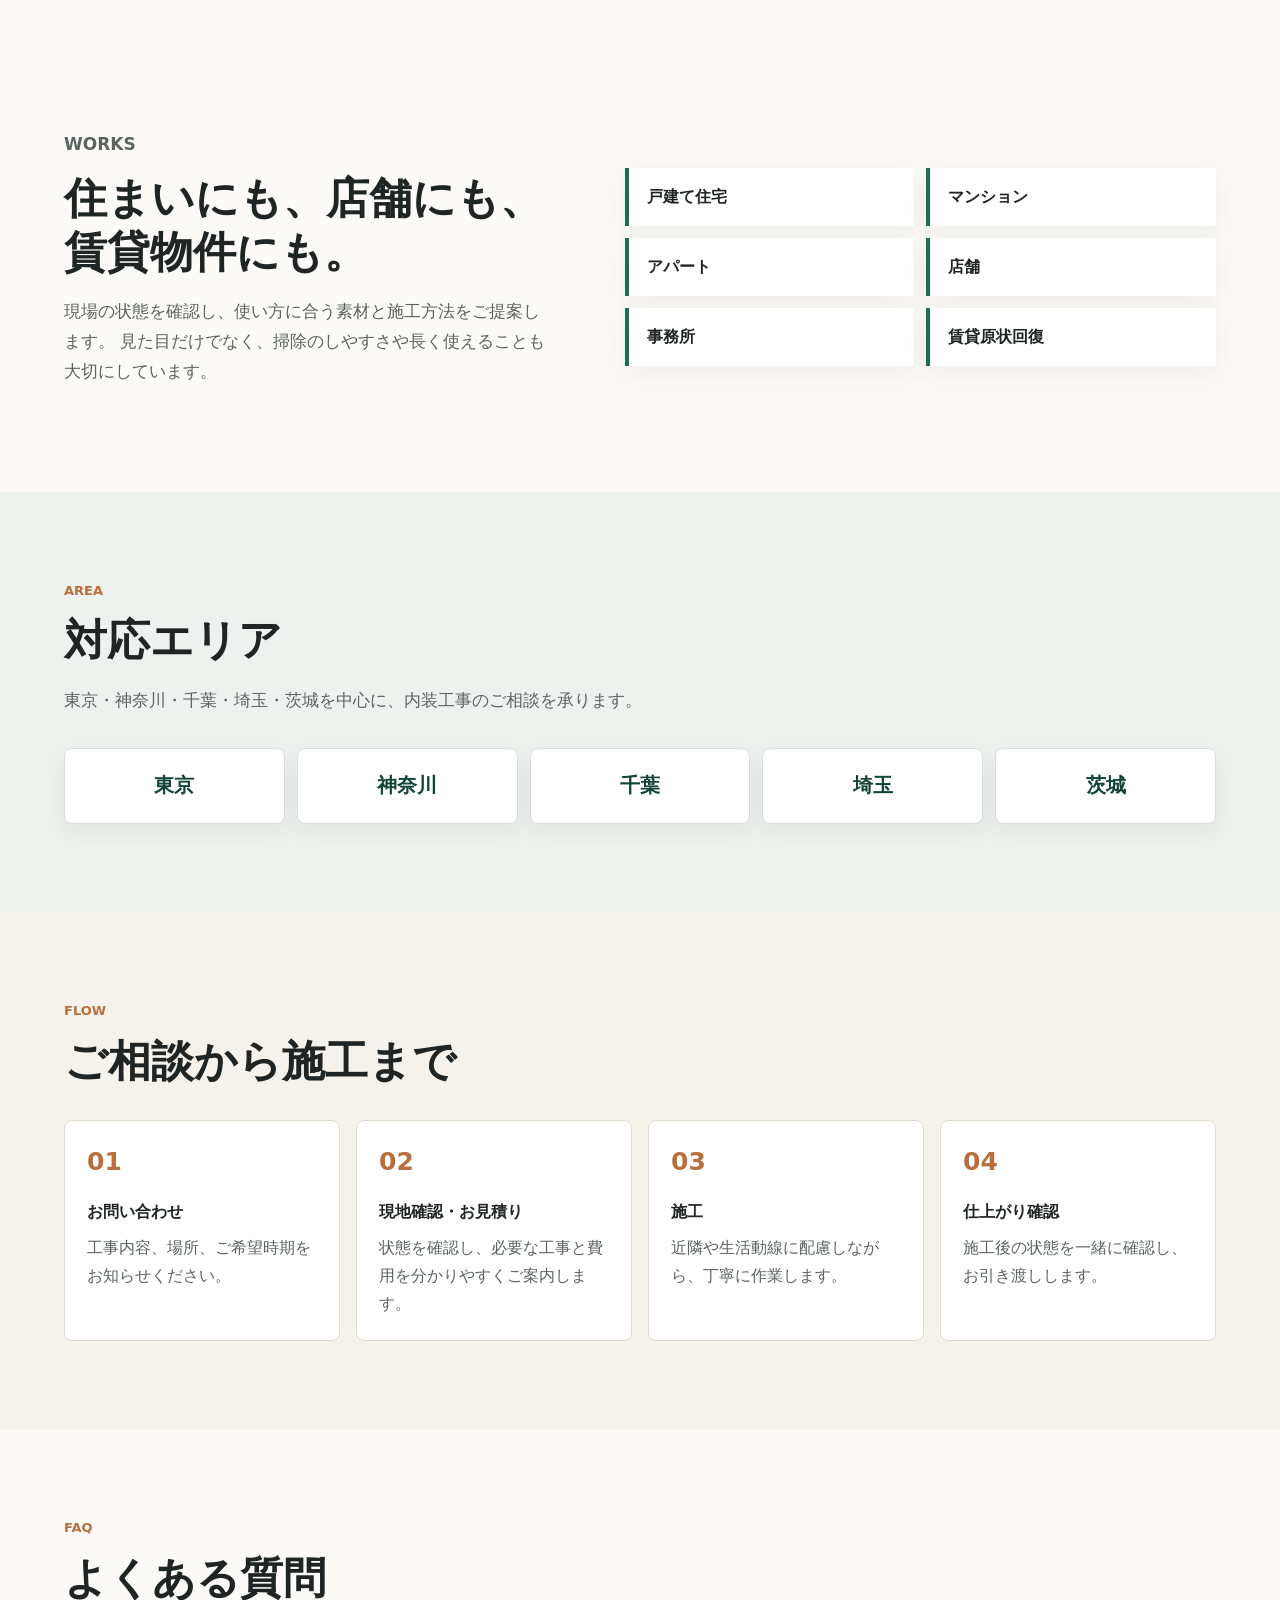
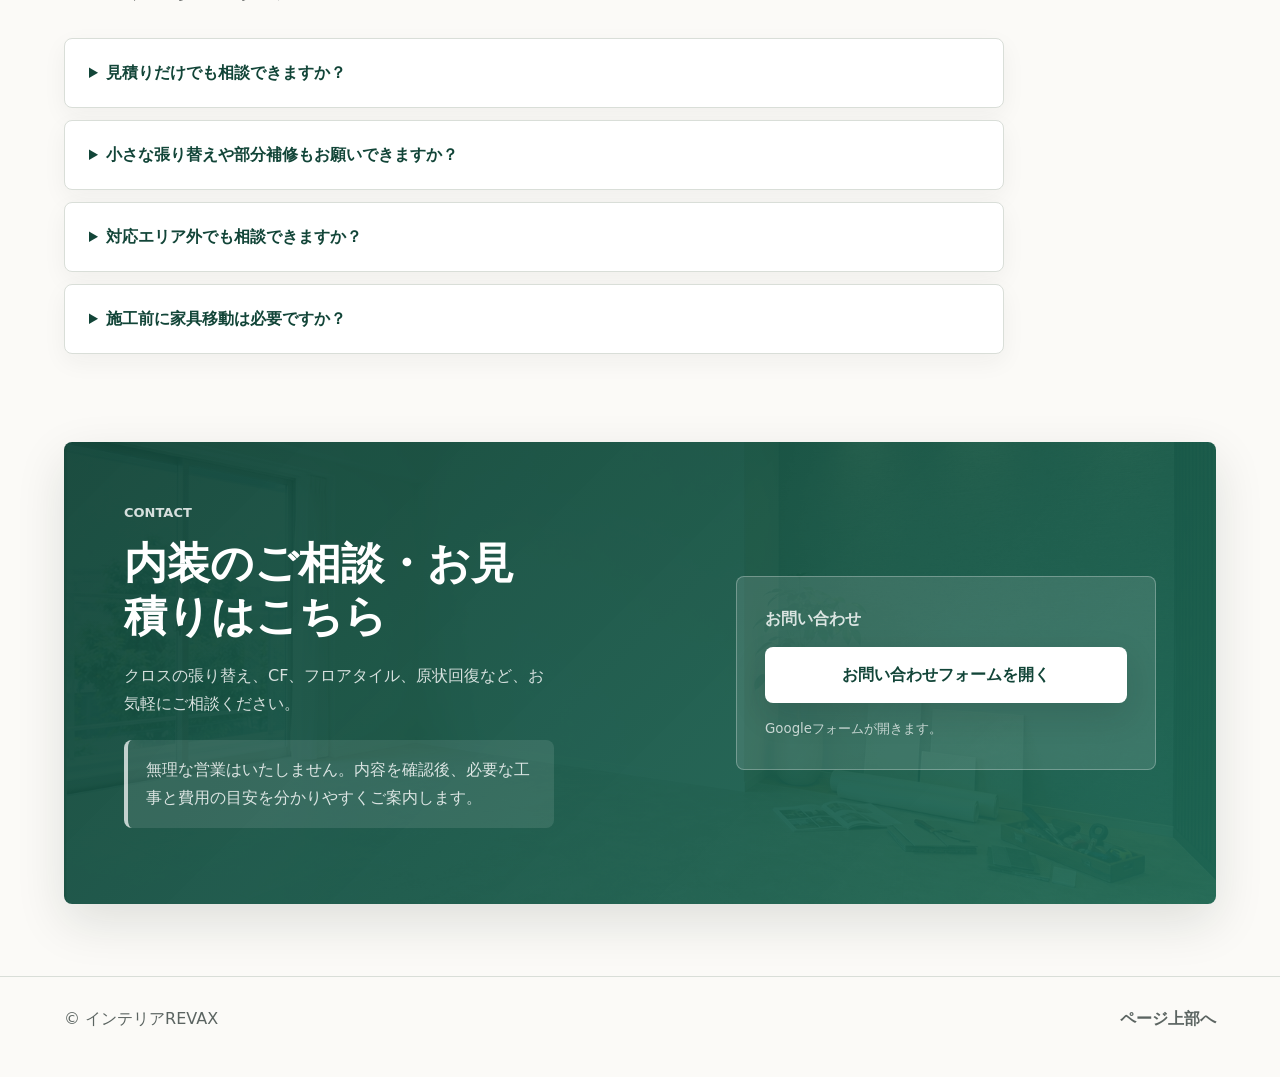
==== commit b1b5a3d6: "Add files via upload" ====
--- a/ja.html
+++ b/ja.html
@@ -146,7 +146,7 @@
               </div>
             </dl>
             <p class="price-minimum">
-              <strong>40㎡以下は一律で、量産クロス38,000円（税別）、一般クロス48,000円（税別）です。</strong>
+              <strong>40㎡以下の施工は、量産クロス38,000円（税別）、一般クロス48,000円（税別）を基本料金の目安としております。現場状況により変動する場合がございます。</strong>
             </p>
             <p>
               金額は目安です。下地処理、既存クロスの状態、施工範囲、材料の種類、現場条件により変動します。
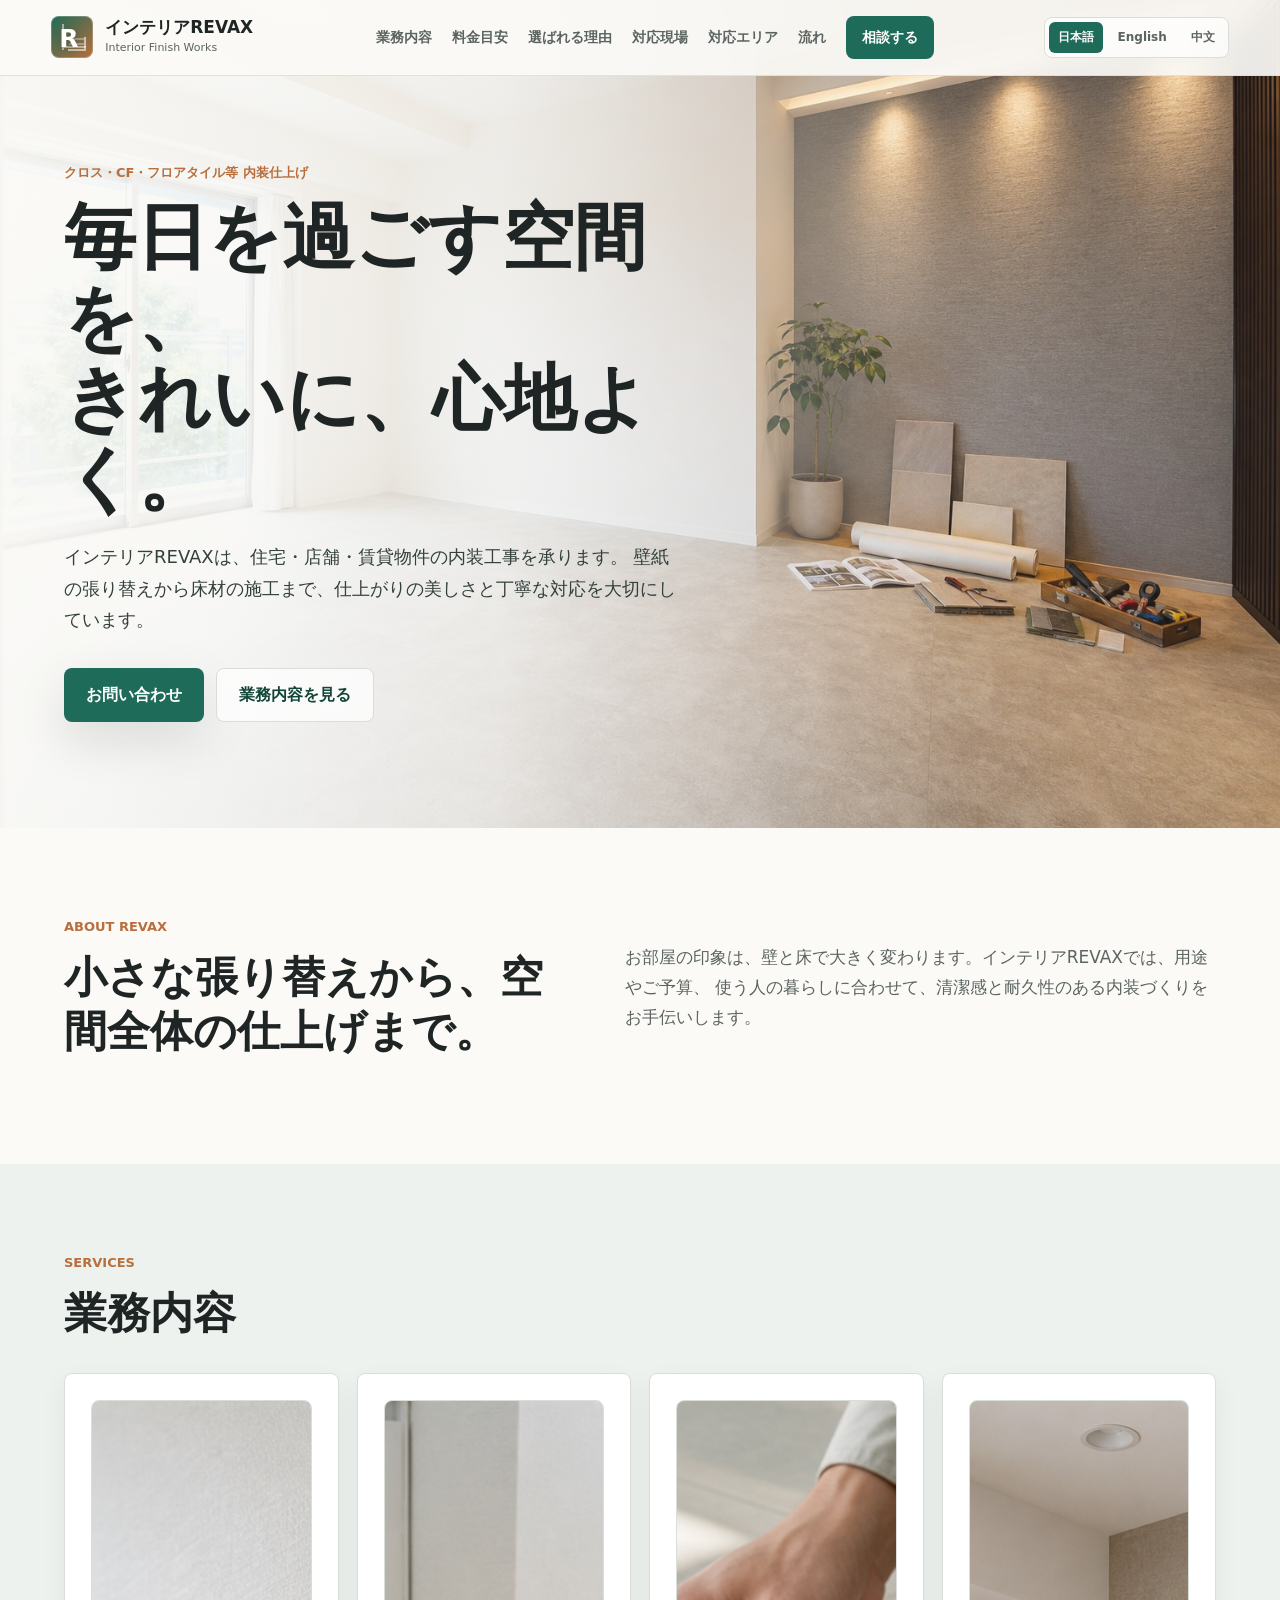
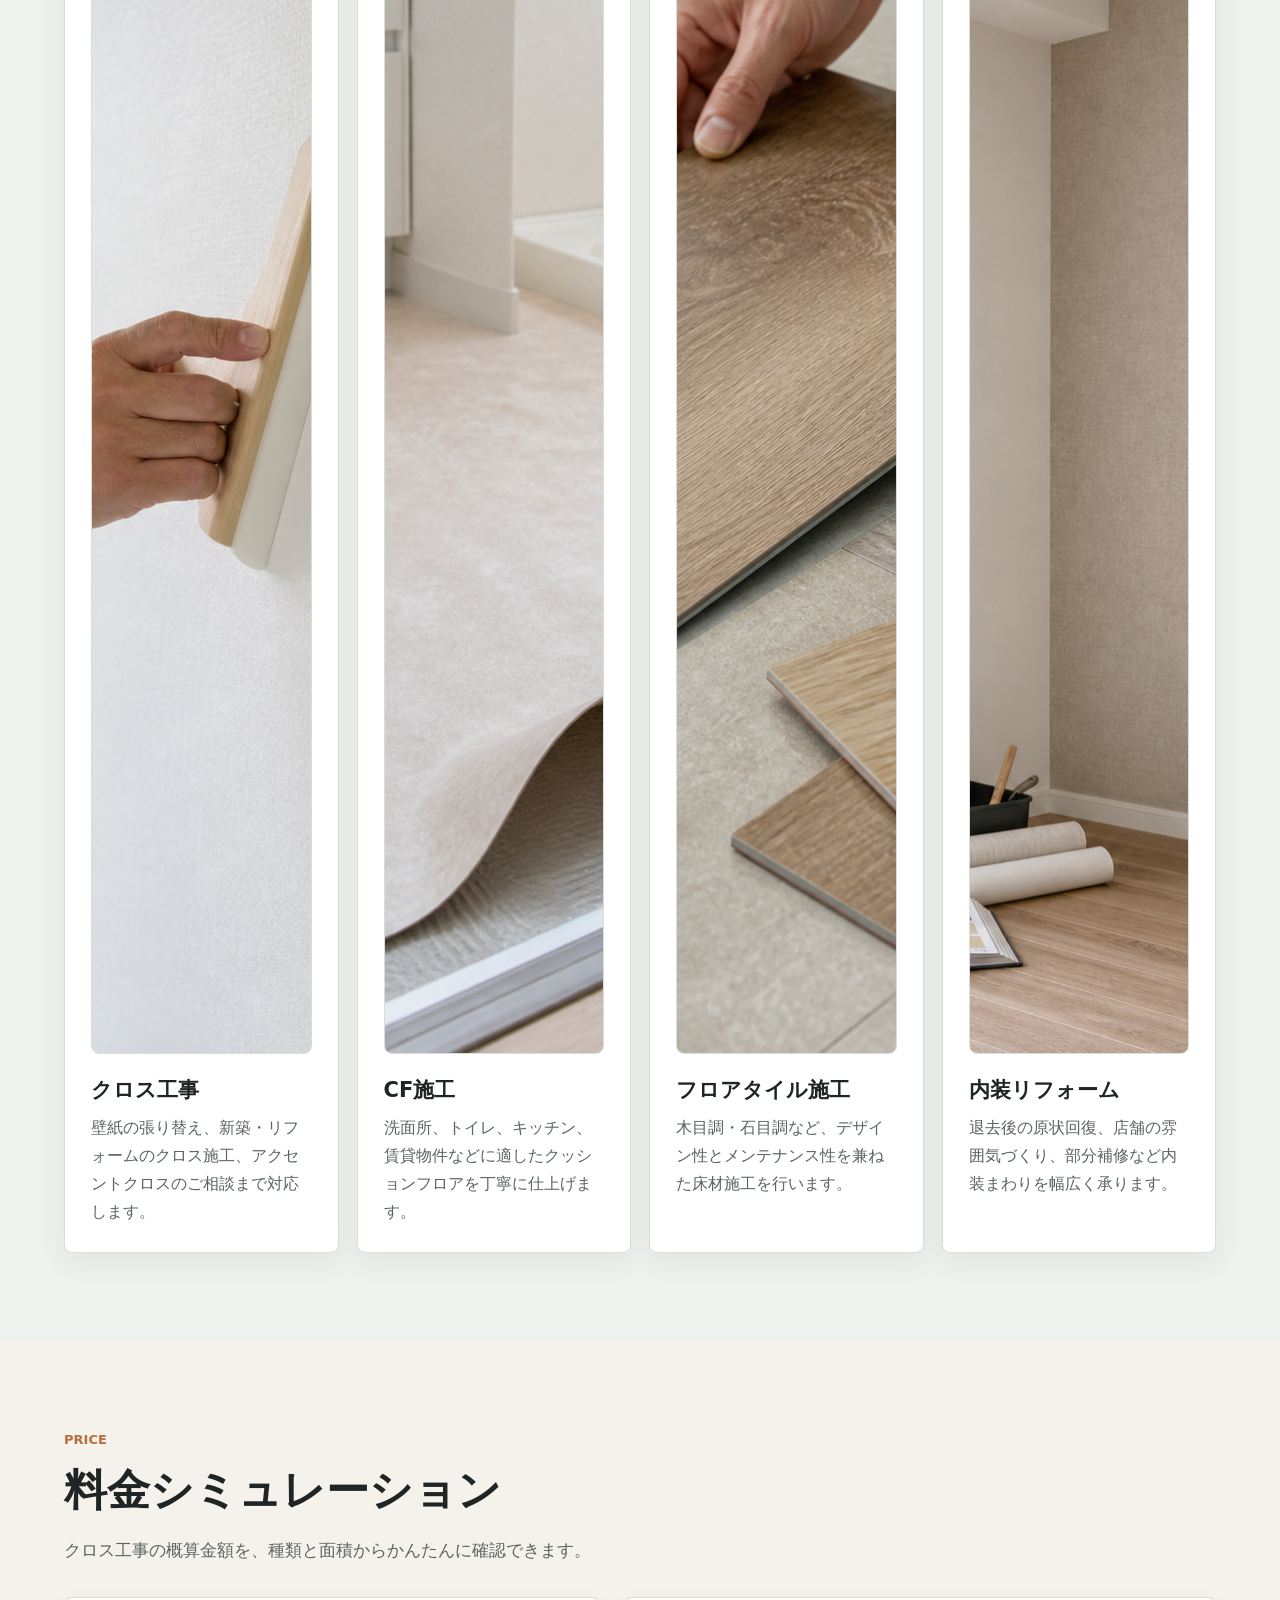
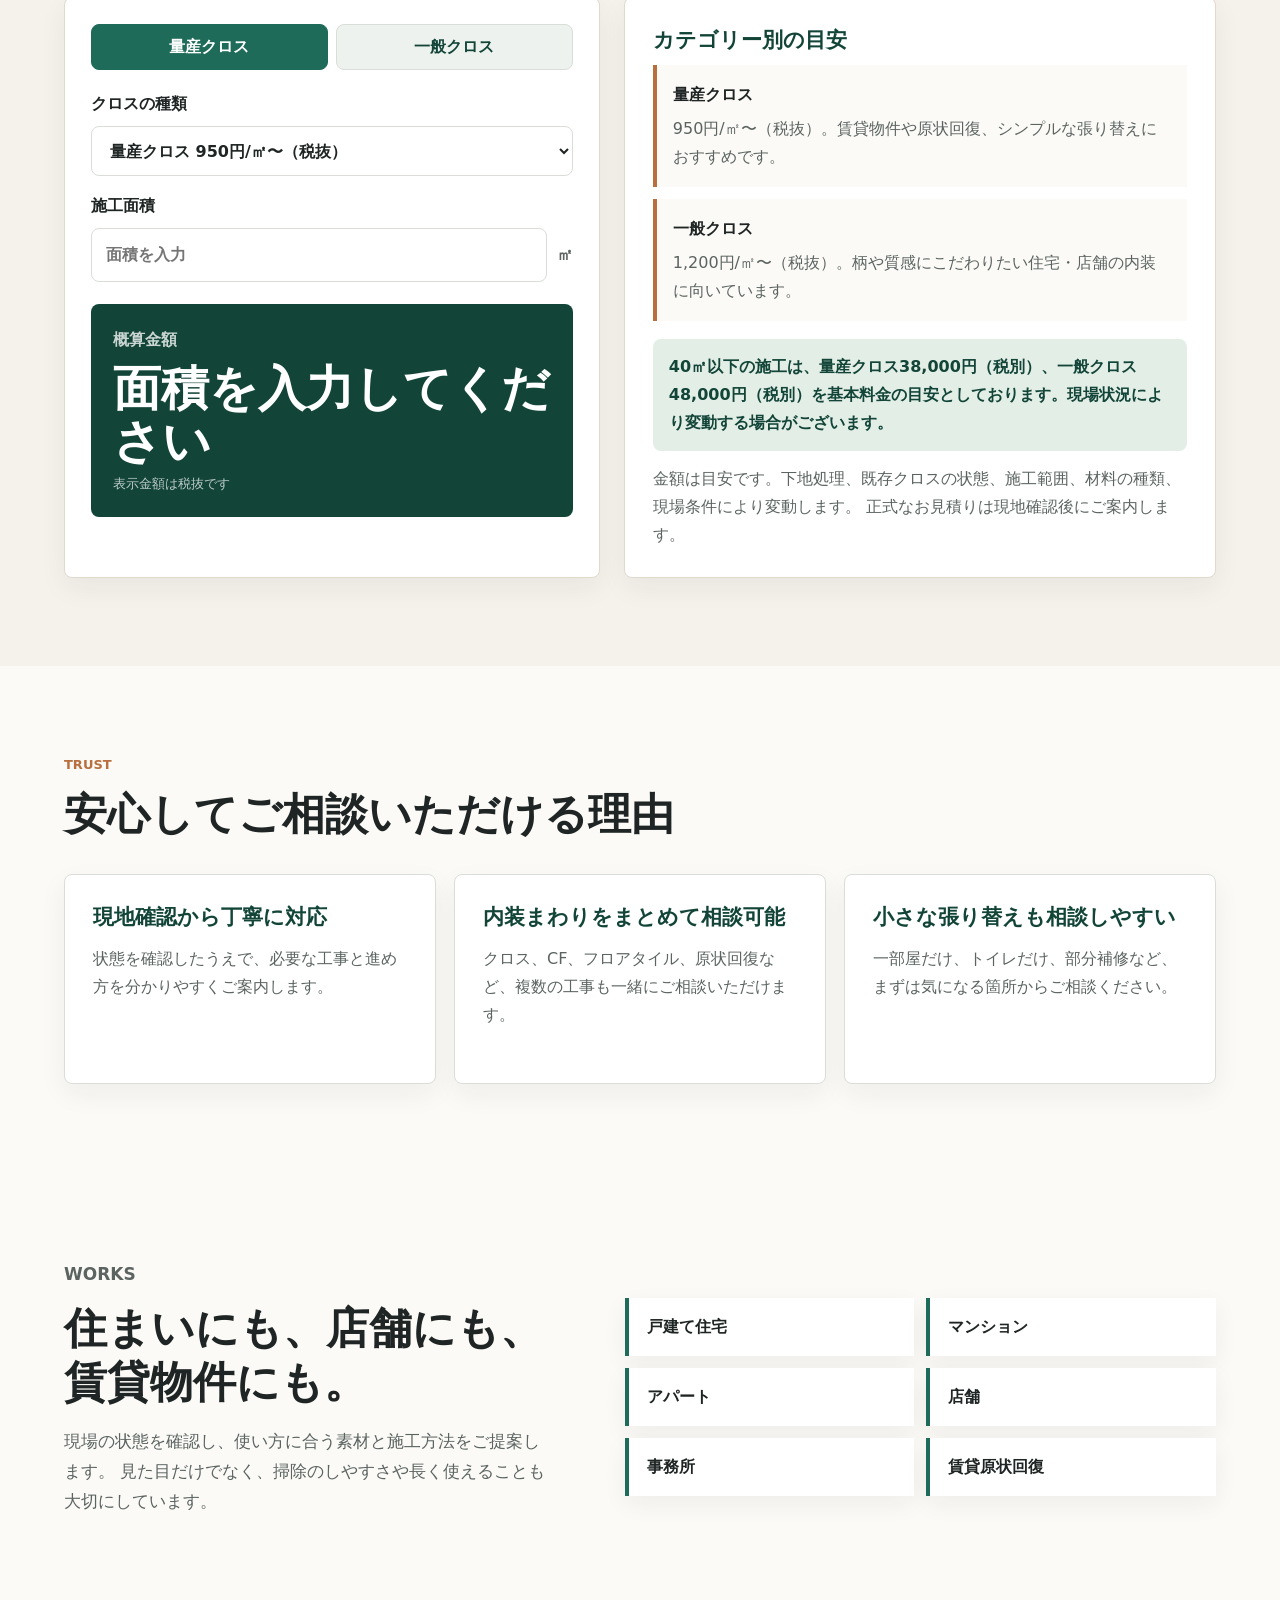
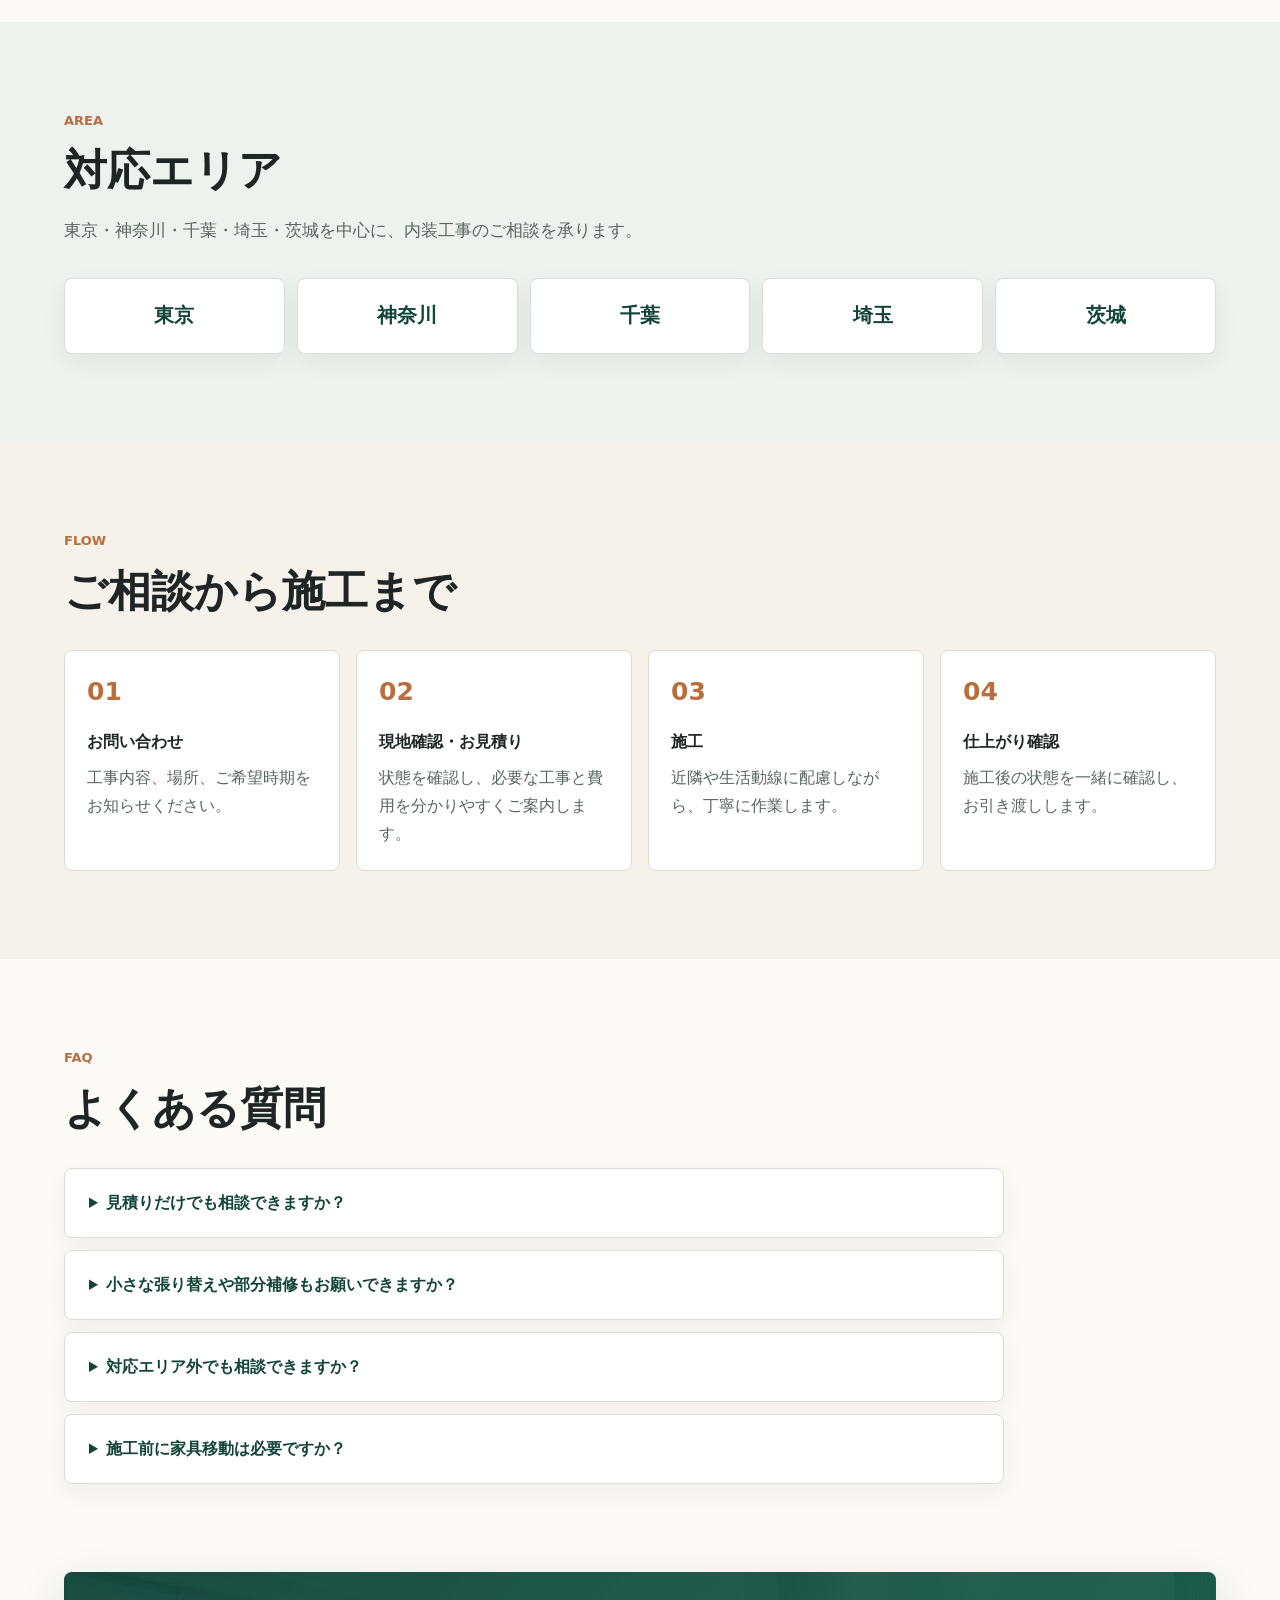
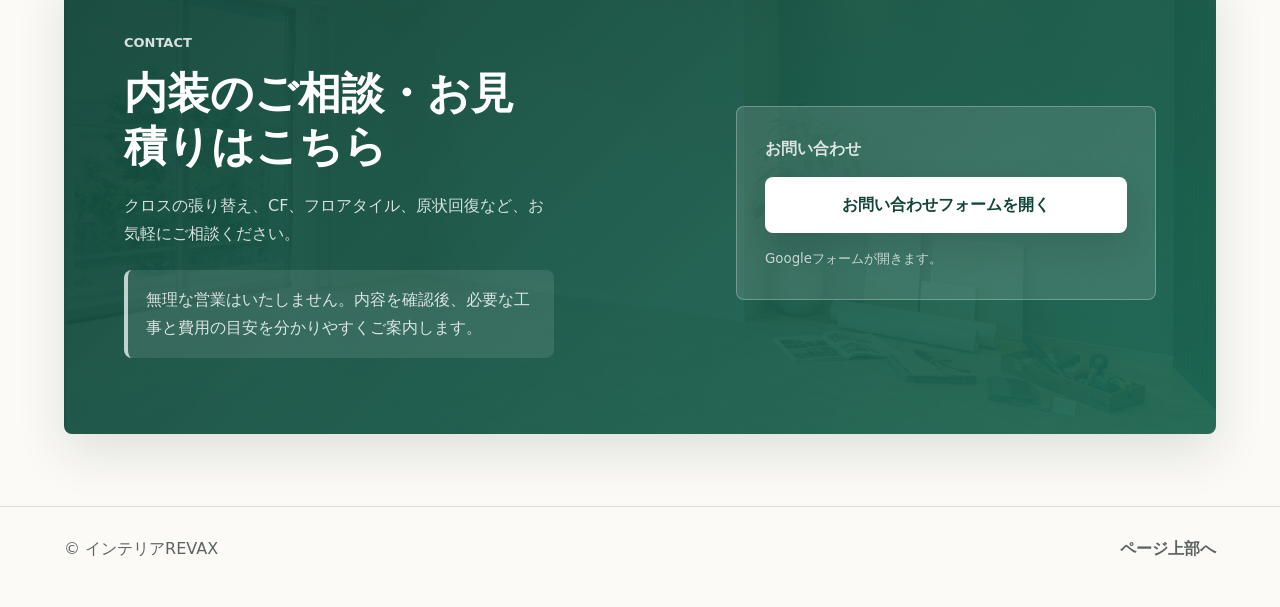
==== commit a838520c: "Update Japanese contact form link" ====
--- a/ja.html
+++ b/ja.html
@@ -3,12 +3,40 @@
   <head>
     <meta charset="utf-8" />
     <meta name="viewport" content="width=device-width, initial-scale=1" />
-    <title>インテリアREVAX | クロス・CF・フロアタイル施工</title>
+    <title>東京・神奈川のクロス・CF・フロアタイル施工 | インテリアREVAX</title>
     <meta
       name="description"
-      content="インテリアREVAXは、クロス、CF、フロアタイルなど内装仕上げ工事を承ります。住まい・店舗・賃貸物件の張り替えやリフォームをご相談ください。"
+      content="インテリアREVAXは東京・神奈川・千葉・埼玉・茨城で、クロス張り替え、CF、フロアタイル、内装リフォーム、原状回復を承ります。料金目安も確認できます。"
     />
+    <meta name="robots" content="index, follow, max-image-preview:large" />
+    <link rel="canonical" href="https://interior-revax.com/ja.html" />
+    <link rel="alternate" hreflang="en" href="https://interior-revax.com/" />
+    <link rel="alternate" hreflang="ja" href="https://interior-revax.com/ja.html" />
+    <link rel="alternate" hreflang="zh-Hans" href="https://interior-revax.com/zh.html" />
+    <link rel="alternate" hreflang="x-default" href="https://interior-revax.com/" />
+    <meta property="og:type" content="website" />
+    <meta property="og:site_name" content="インテリアREVAX" />
+    <meta property="og:title" content="東京・神奈川のクロス・床施工 | インテリアREVAX" />
+    <meta property="og:description" content="クロス、CF、フロアタイル、内装リフォーム、原状回復のご相談を承ります。" />
+    <meta property="og:url" content="https://interior-revax.com/ja.html" />
+    <meta property="og:image" content="https://interior-revax.com/assets/revax-hero.png" />
+    <meta property="og:locale" content="ja_JP" />
+    <meta name="twitter:card" content="summary_large_image" />
     <link rel="stylesheet" href="styles.css" />
+    <script type="application/ld+json">
+      {
+        "@context": "https://schema.org",
+        "@type": ["Organization", "HomeAndConstructionBusiness"],
+        "name": "インテリアREVAX",
+        "url": "https://interior-revax.com/ja.html",
+        "email": "revax.int.works@gmail.com",
+        "image": "https://interior-revax.com/assets/revax-hero.png",
+        "description": "クロス、CF、フロアタイル、内装リフォーム、原状回復を行う内装仕上げ会社です。",
+        "areaServed": ["東京都", "神奈川県", "千葉県", "埼玉県", "茨城県"],
+        "knowsLanguage": ["ja", "en", "zh"],
+        "serviceType": ["クロス張り替え", "CF施工", "フロアタイル施工", "内装リフォーム", "賃貸原状回復"]
+      }
+    </script>
   </head>
   <body>
     <header class="site-header">
@@ -34,13 +62,13 @@
       <div class="lang-switch" aria-label="言語切り替え">
         <a class="active" href="ja.html" lang="ja" aria-current="page">日本語</a>
         <a href="index.html" lang="en">English</a>
-        <a href="zh.html" lang="zh">中文</a>
+        <a href="zh.html" lang="zh-Hans">中文</a>
       </div>
     </header>
 
     <main id="top">
       <section class="hero">
-        <img class="hero-image" src="assets/revax-hero.png" alt="明るく清潔な内装リフォーム後の室内" />
+        <img class="hero-image" src="assets/revax-hero.png" alt="明るく清潔な内装リフォーム後の室内" width="1536" height="1024" fetchpriority="high" />
         <div class="hero-shade" aria-hidden="true"></div>
         <div class="hero-content">
           <p class="eyebrow">クロス・CF・フロアタイル等 内装仕上げ</p>
@@ -77,22 +105,22 @@
         </div>
         <div class="service-grid">
           <article class="service-card">
-            <img class="service-photo" src="assets/service-wallpaper.png" alt="クロス工事の施工イメージ" />
+            <img class="service-photo" src="assets/service-wallpaper.png" alt="クロス工事の施工イメージ" width="1254" height="1254" loading="lazy" decoding="async" />
             <h3>クロス工事</h3>
             <p>壁紙の張り替え、新築・リフォームのクロス施工、アクセントクロスのご相談まで対応します。</p>
           </article>
           <article class="service-card">
-            <img class="service-photo" src="assets/service-cf.png" alt="CF施工の施工イメージ" />
+            <img class="service-photo" src="assets/service-cf.png" alt="CF施工の施工イメージ" width="1254" height="1254" loading="lazy" decoding="async" />
             <h3>CF施工</h3>
             <p>洗面所、トイレ、キッチン、賃貸物件などに適したクッションフロアを丁寧に仕上げます。</p>
           </article>
           <article class="service-card">
-            <img class="service-photo" src="assets/service-floor-tile.png" alt="フロアタイル施工の施工イメージ" />
+            <img class="service-photo" src="assets/service-floor-tile.png" alt="フロアタイル施工の施工イメージ" width="1254" height="1254" loading="lazy" decoding="async" />
             <h3>フロアタイル施工</h3>
             <p>木目調・石目調など、デザイン性とメンテナンス性を兼ねた床材施工を行います。</p>
           </article>
           <article class="service-card">
-            <img class="service-photo" src="assets/service-renovation.png" alt="内装リフォームの施工イメージ" />
+            <img class="service-photo" src="assets/service-renovation.png" alt="内装リフォームの施工イメージ" width="1254" height="1254" loading="lazy" decoding="async" />
             <h3>内装リフォーム</h3>
             <p>退去後の原状回復、店舗の雰囲気づくり、部分補修など内装まわりを幅広く承ります。</p>
           </article>
@@ -274,7 +302,7 @@
         </div>
         <div class="contact-box">
           <p class="contact-note">お問い合わせ</p>
-          <a class="contact-form-button" href="https://docs.google.com/forms/d/e/1FAIpQLSfQx-ib5fO8I9krYBbQNBjTHL38Z9sC25h12mWPfmRZ4zj5ZQ/viewform" target="_blank" rel="noopener">
+          <a class="contact-form-button" href="https://docs.google.com/forms/d/e/1FAIpQLSfKTAooesNxwtEFyGajQ1_BcUgCNiZEnN_AdU-6OFZVtxRjHA/viewform" target="_blank" rel="noopener">
             お問い合わせフォームを開く
           </a>
           <small>Googleフォームが開きます。</small>
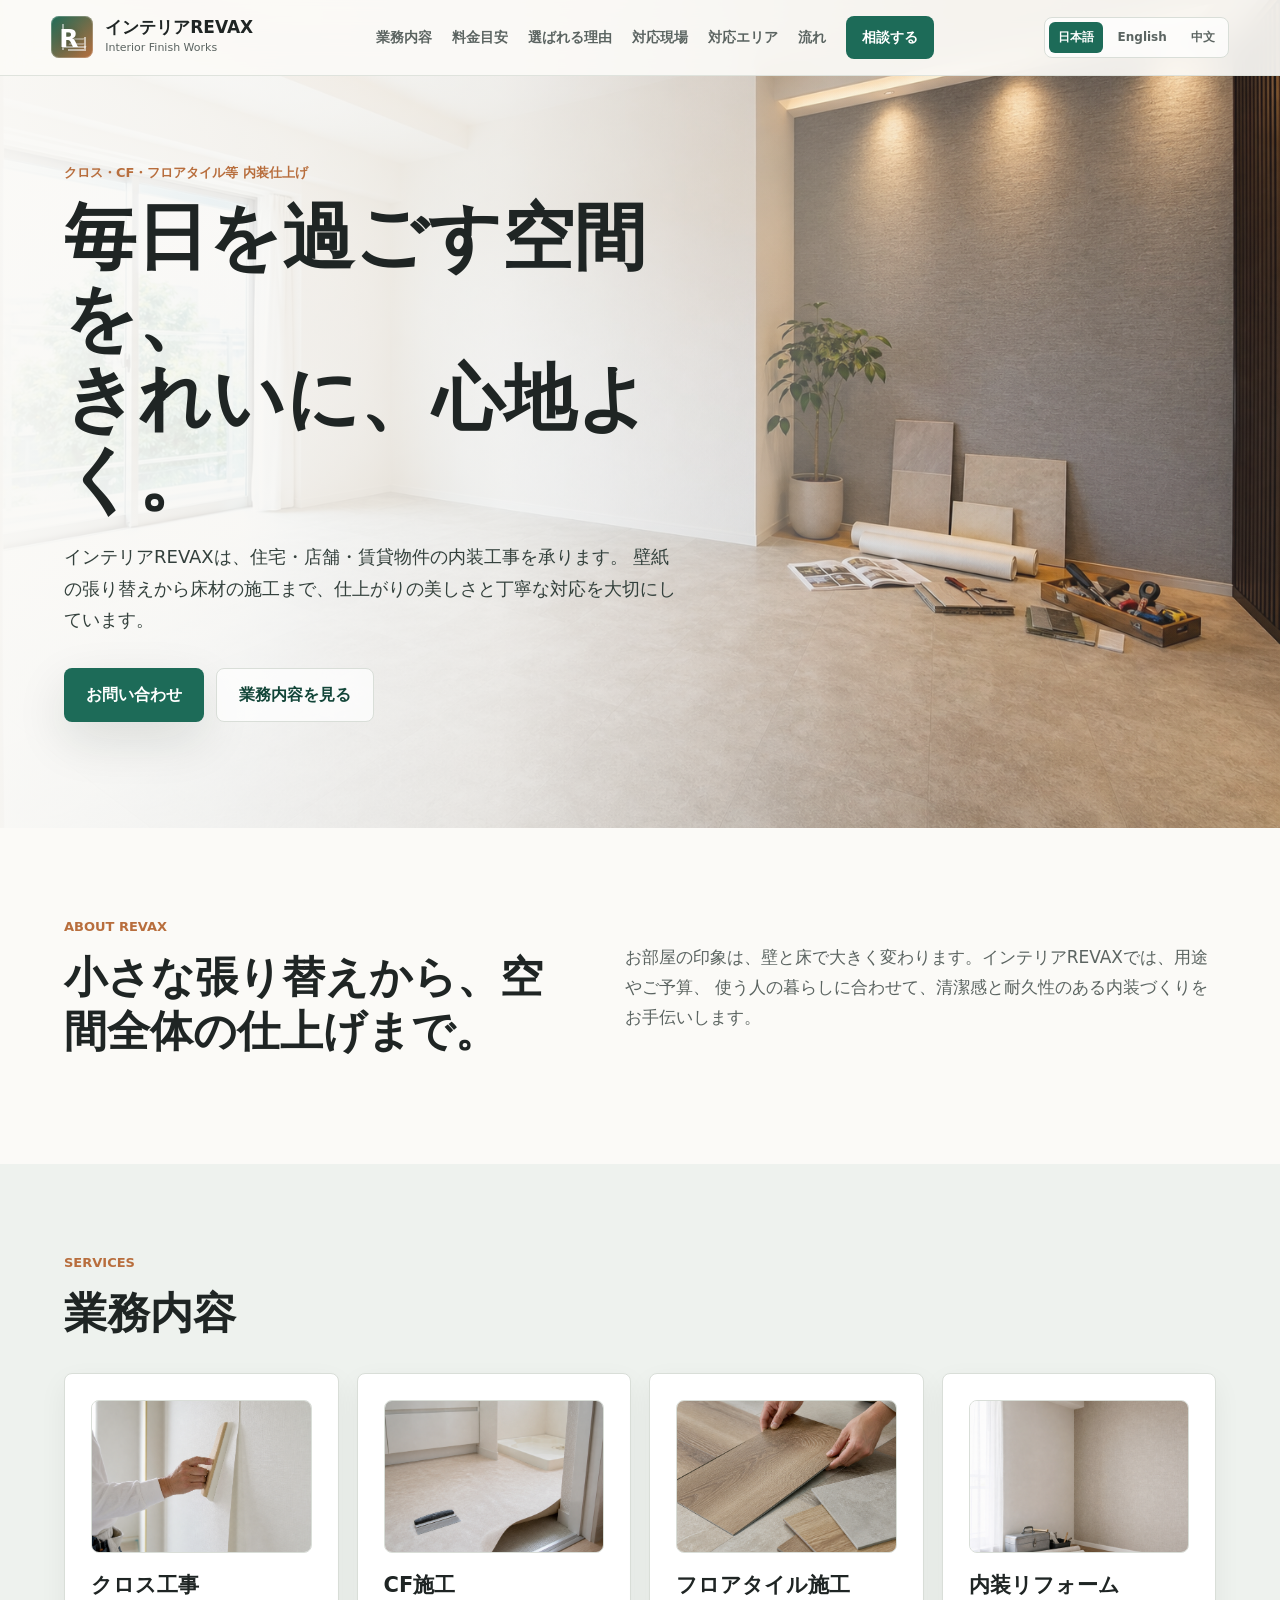
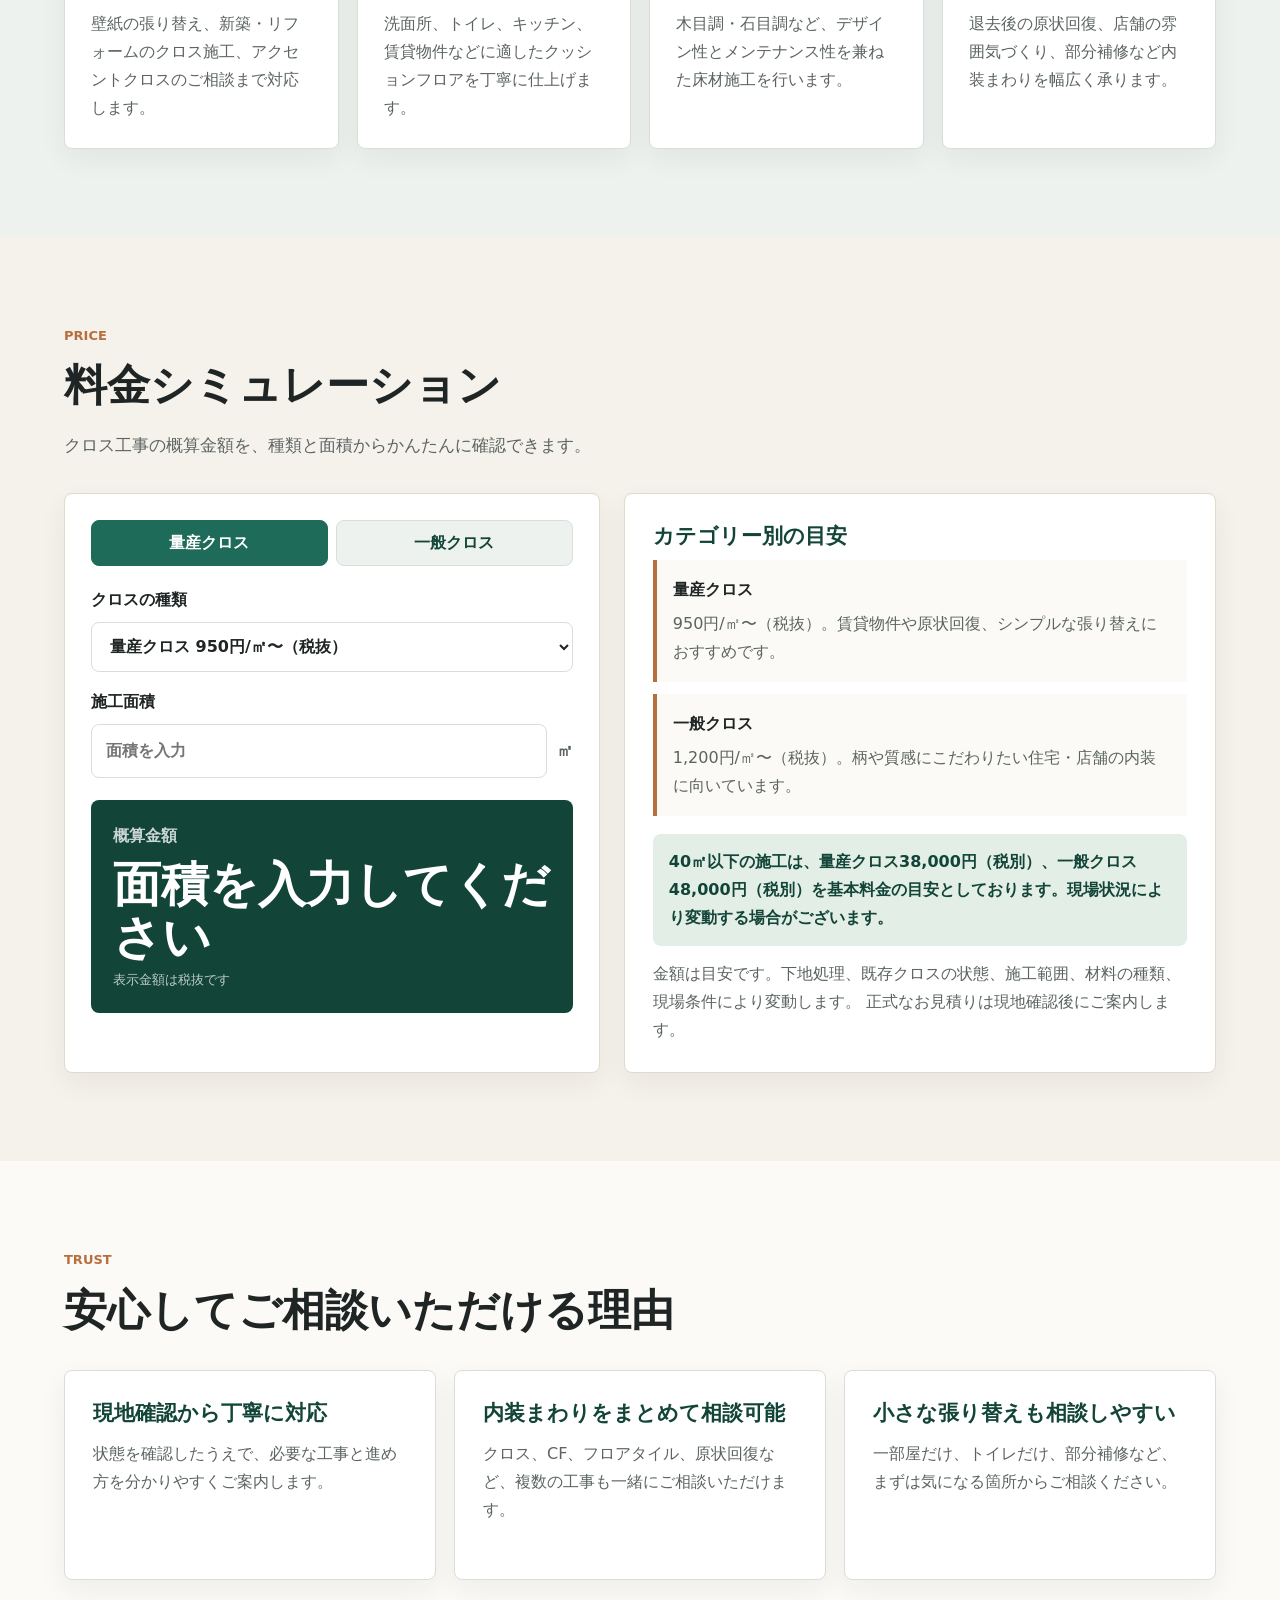
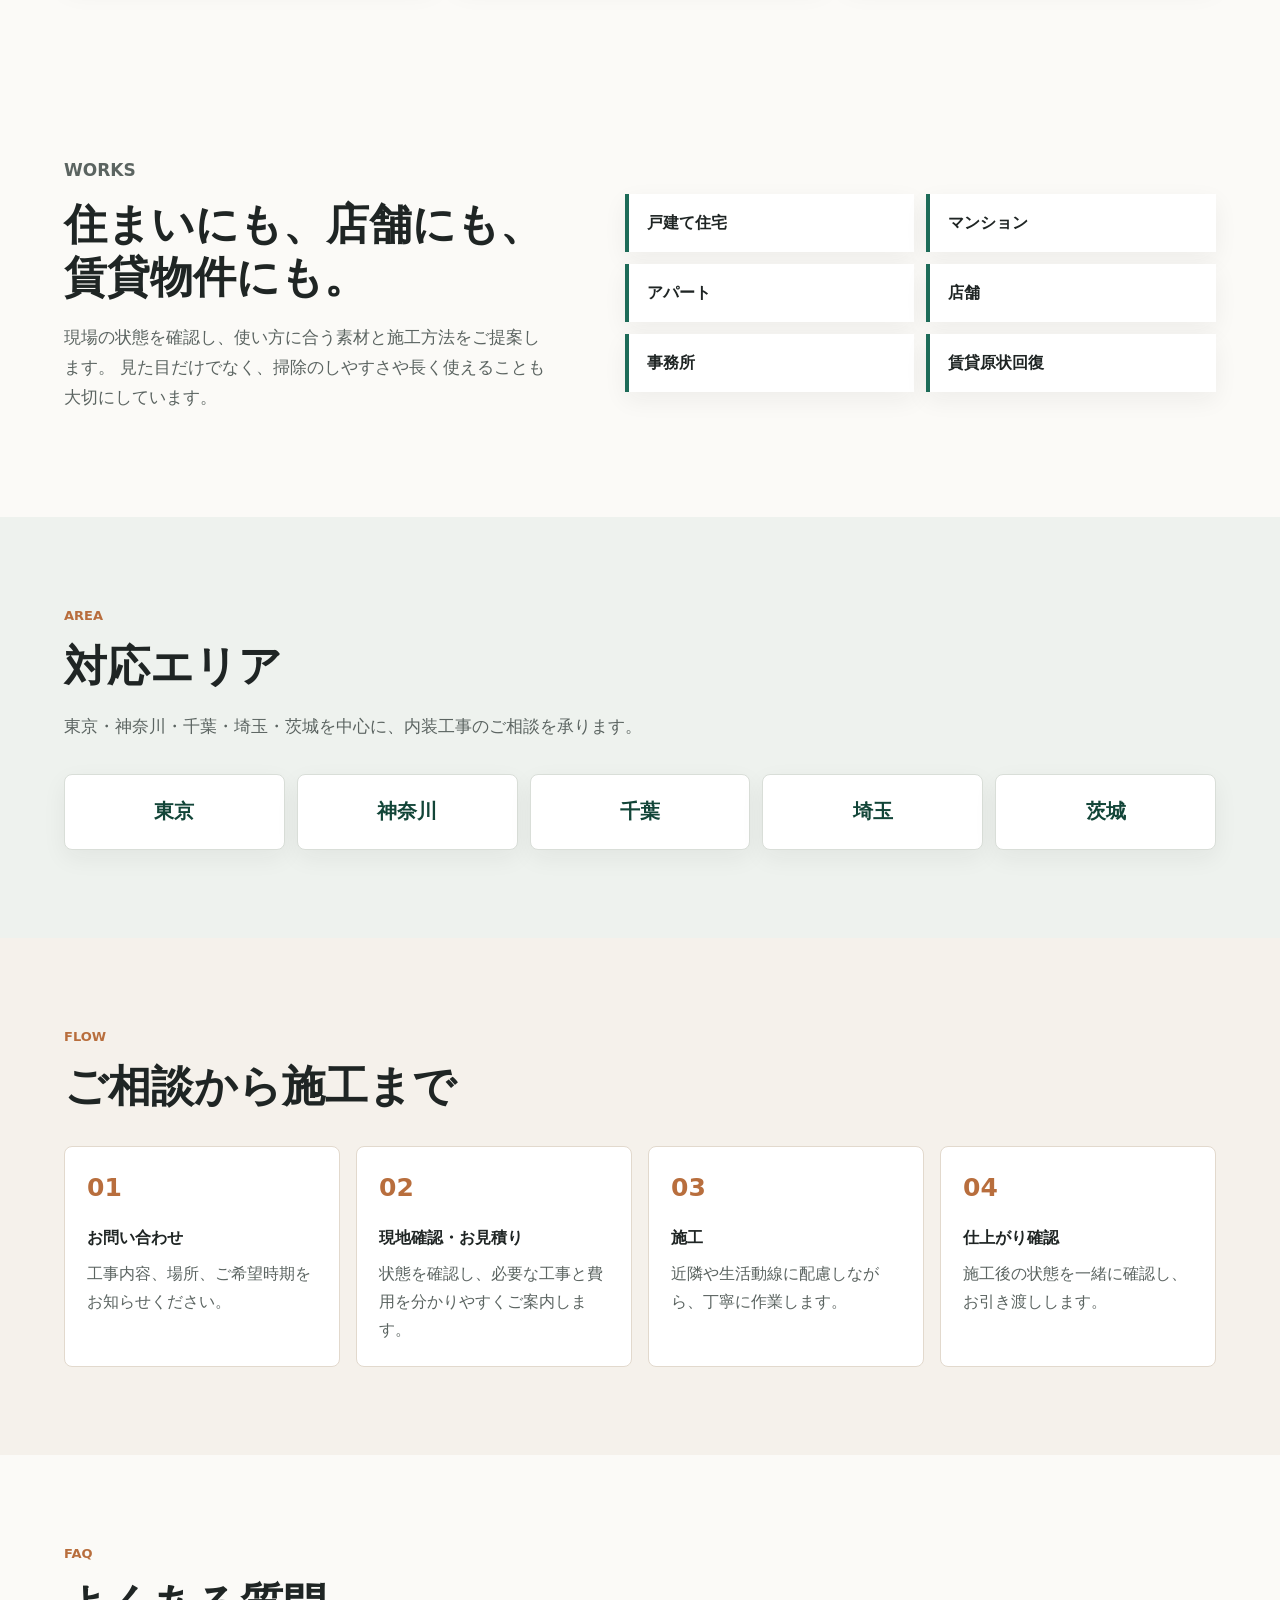
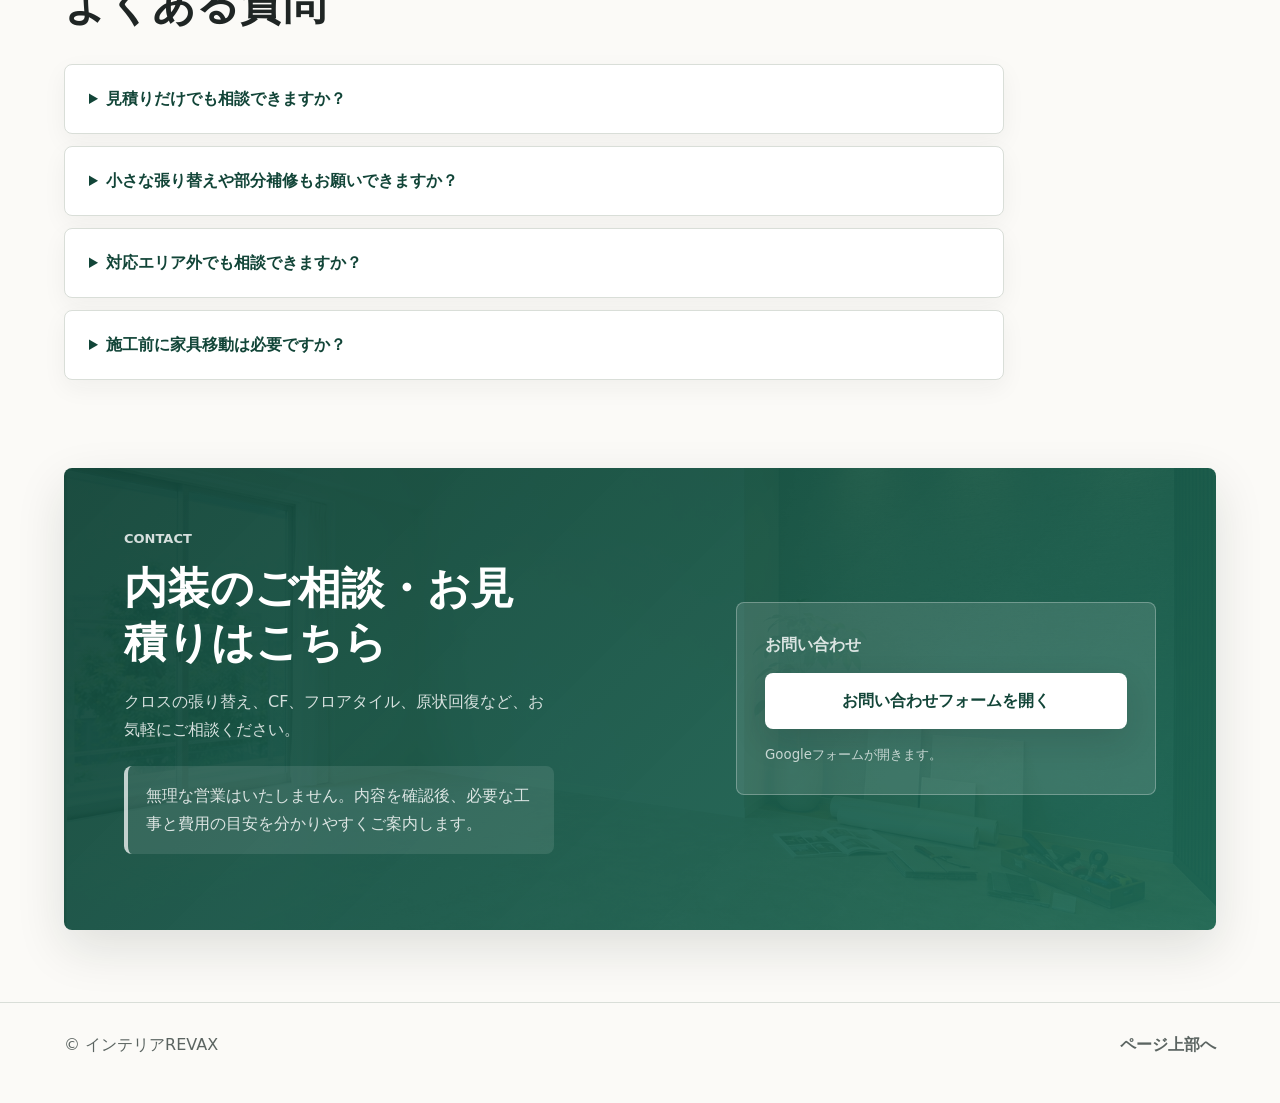
==== commit 014af34a: "Refresh service image styles" ====
--- a/ja.html
+++ b/ja.html
@@ -22,7 +22,7 @@
     <meta property="og:image" content="https://interior-revax.com/assets/revax-hero.png" />
     <meta property="og:locale" content="ja_JP" />
     <meta name="twitter:card" content="summary_large_image" />
-    <link rel="stylesheet" href="styles.css" />
+    <link rel="stylesheet" href="styles.css?v=20260610-2" />
     <script type="application/ld+json">
       {
         "@context": "https://schema.org",
--- a/styles.css
+++ b/styles.css
@@ -324,9 +324,18 @@
 }
 
 .intro p:last-child,
-.split p {
+.split p,
+.language-support p {
   color: var(--muted);
   font-size: 17px;
+}
+
+.language-support {
+  display: grid;
+  grid-template-columns: minmax(0, 0.9fr) minmax(0, 1.1fr);
+  gap: clamp(28px, 6vw, 84px);
+  align-items: center;
+  background: #f5f1eb;
 }
 
 .section-head {
@@ -361,10 +370,10 @@
 .service-photo {
   display: block;
   width: 100%;
-  aspect-ratio: 16 / 9;
+  height: clamp(120px, 12vw, 165px);
   object-fit: cover;
   border-radius: 8px;
-  margin-bottom: 22px;
+  margin-bottom: 18px;
   border: 1px solid var(--line);
 }
 
@@ -850,6 +859,7 @@
   .intro,
   .split,
   .contact,
+  .language-support,
   .price-layout {
     grid-template-columns: 1fr;
   }
@@ -906,6 +916,10 @@
     grid-template-columns: 1fr;
   }
 
+  .service-photo {
+    height: 145px;
+  }
+
   .section {
     padding-top: 64px;
     padding-bottom: 64px;
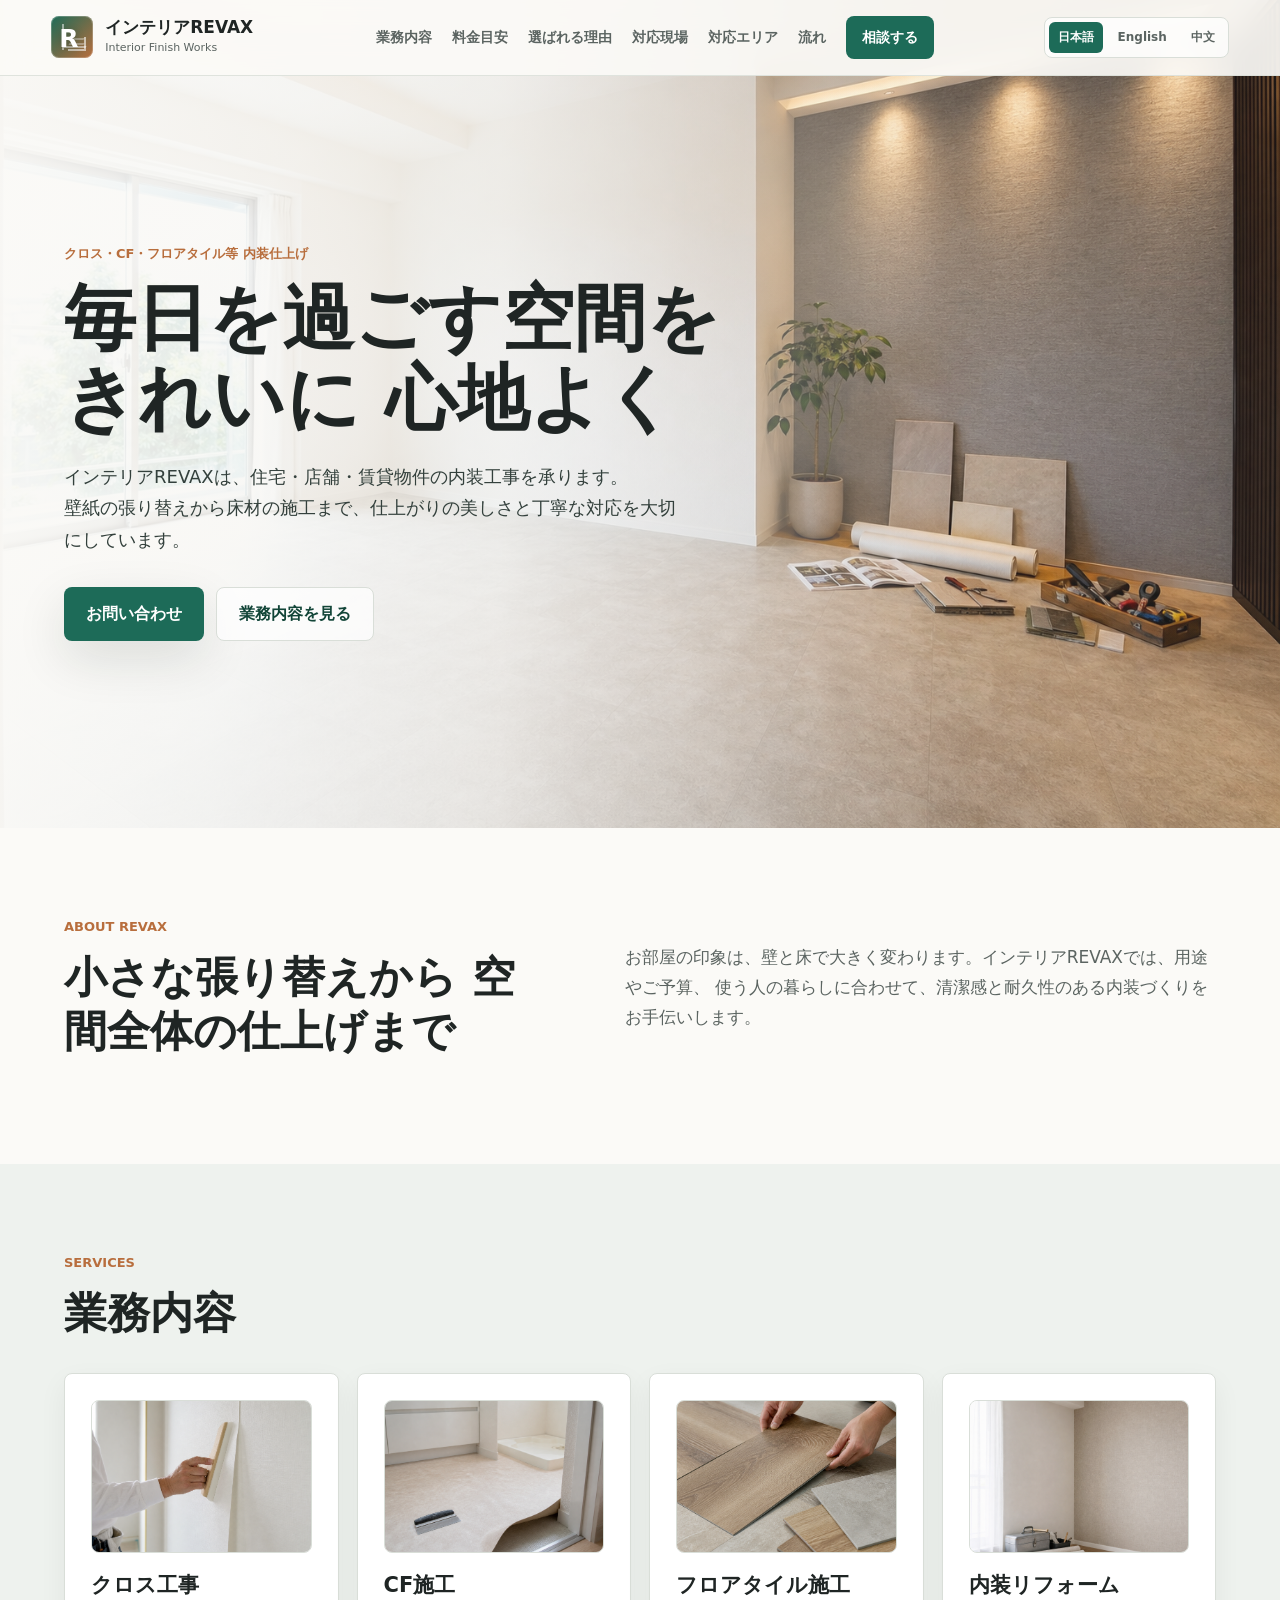
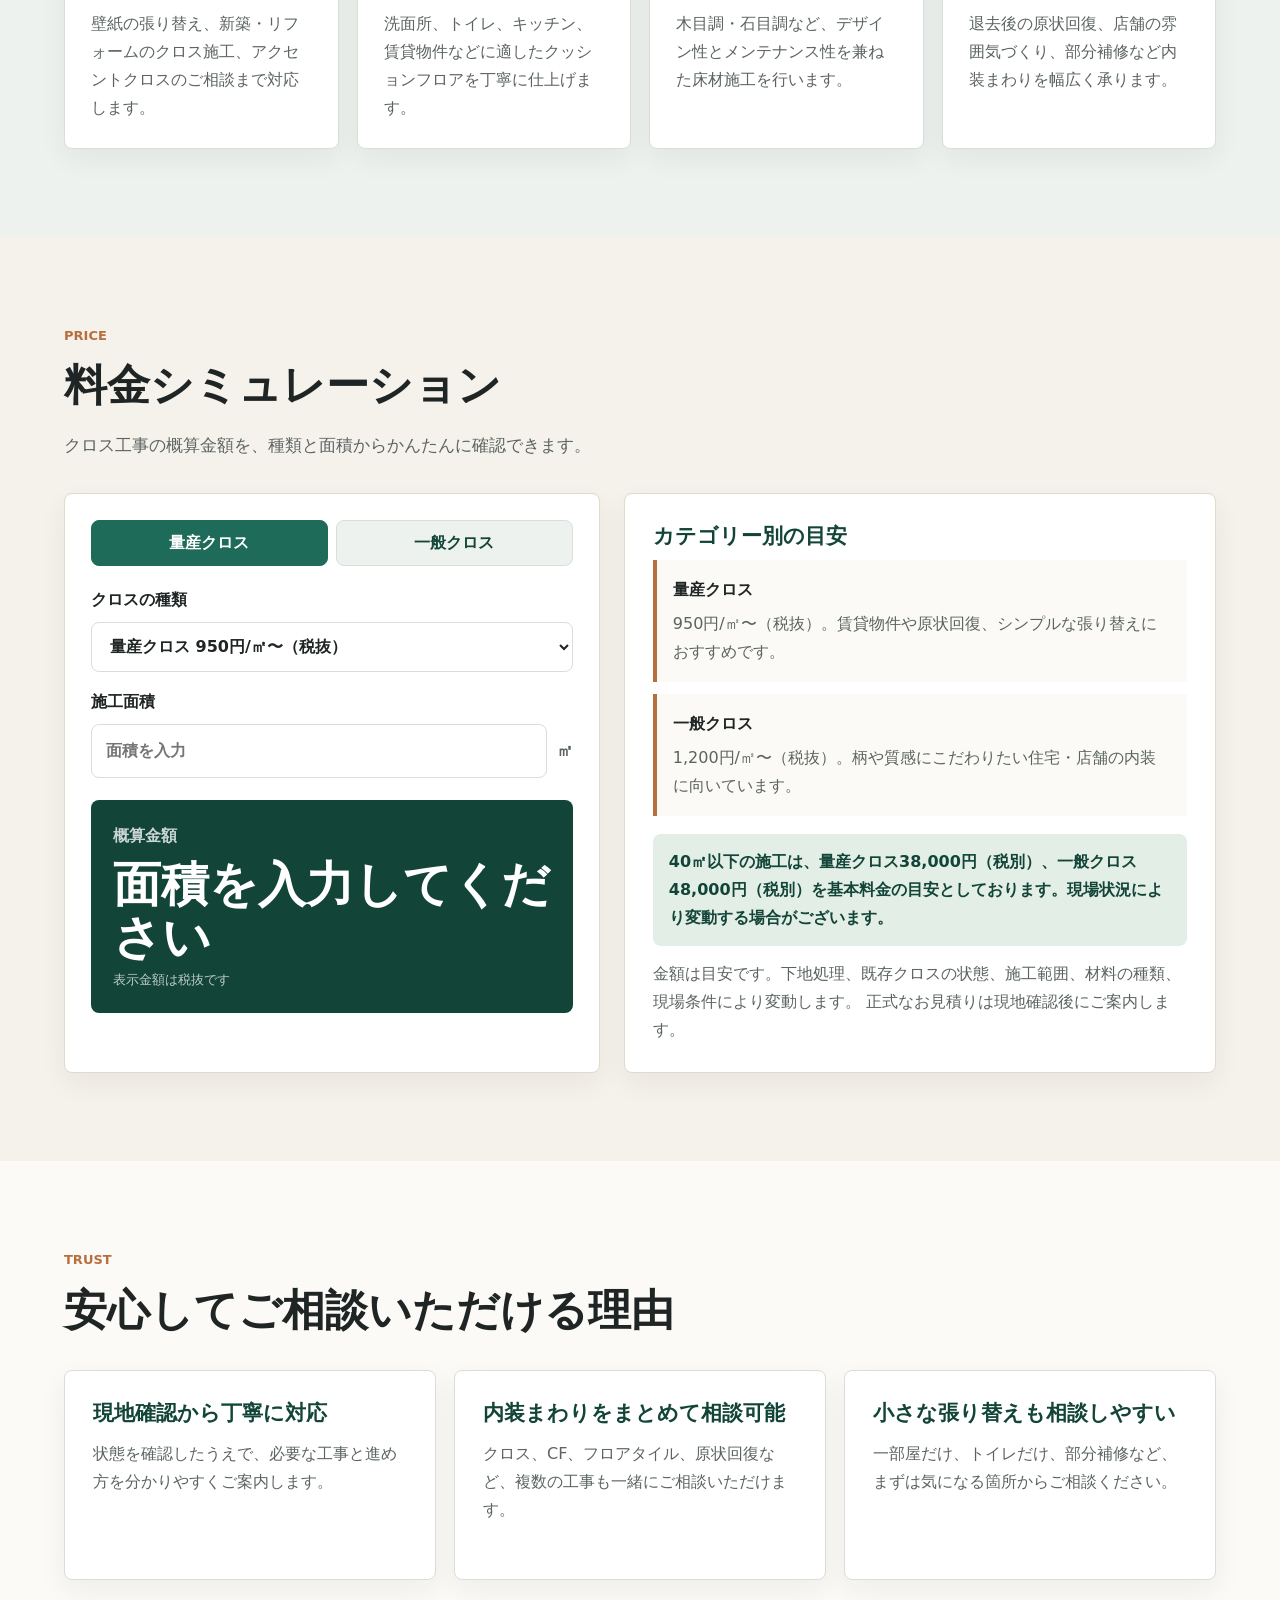
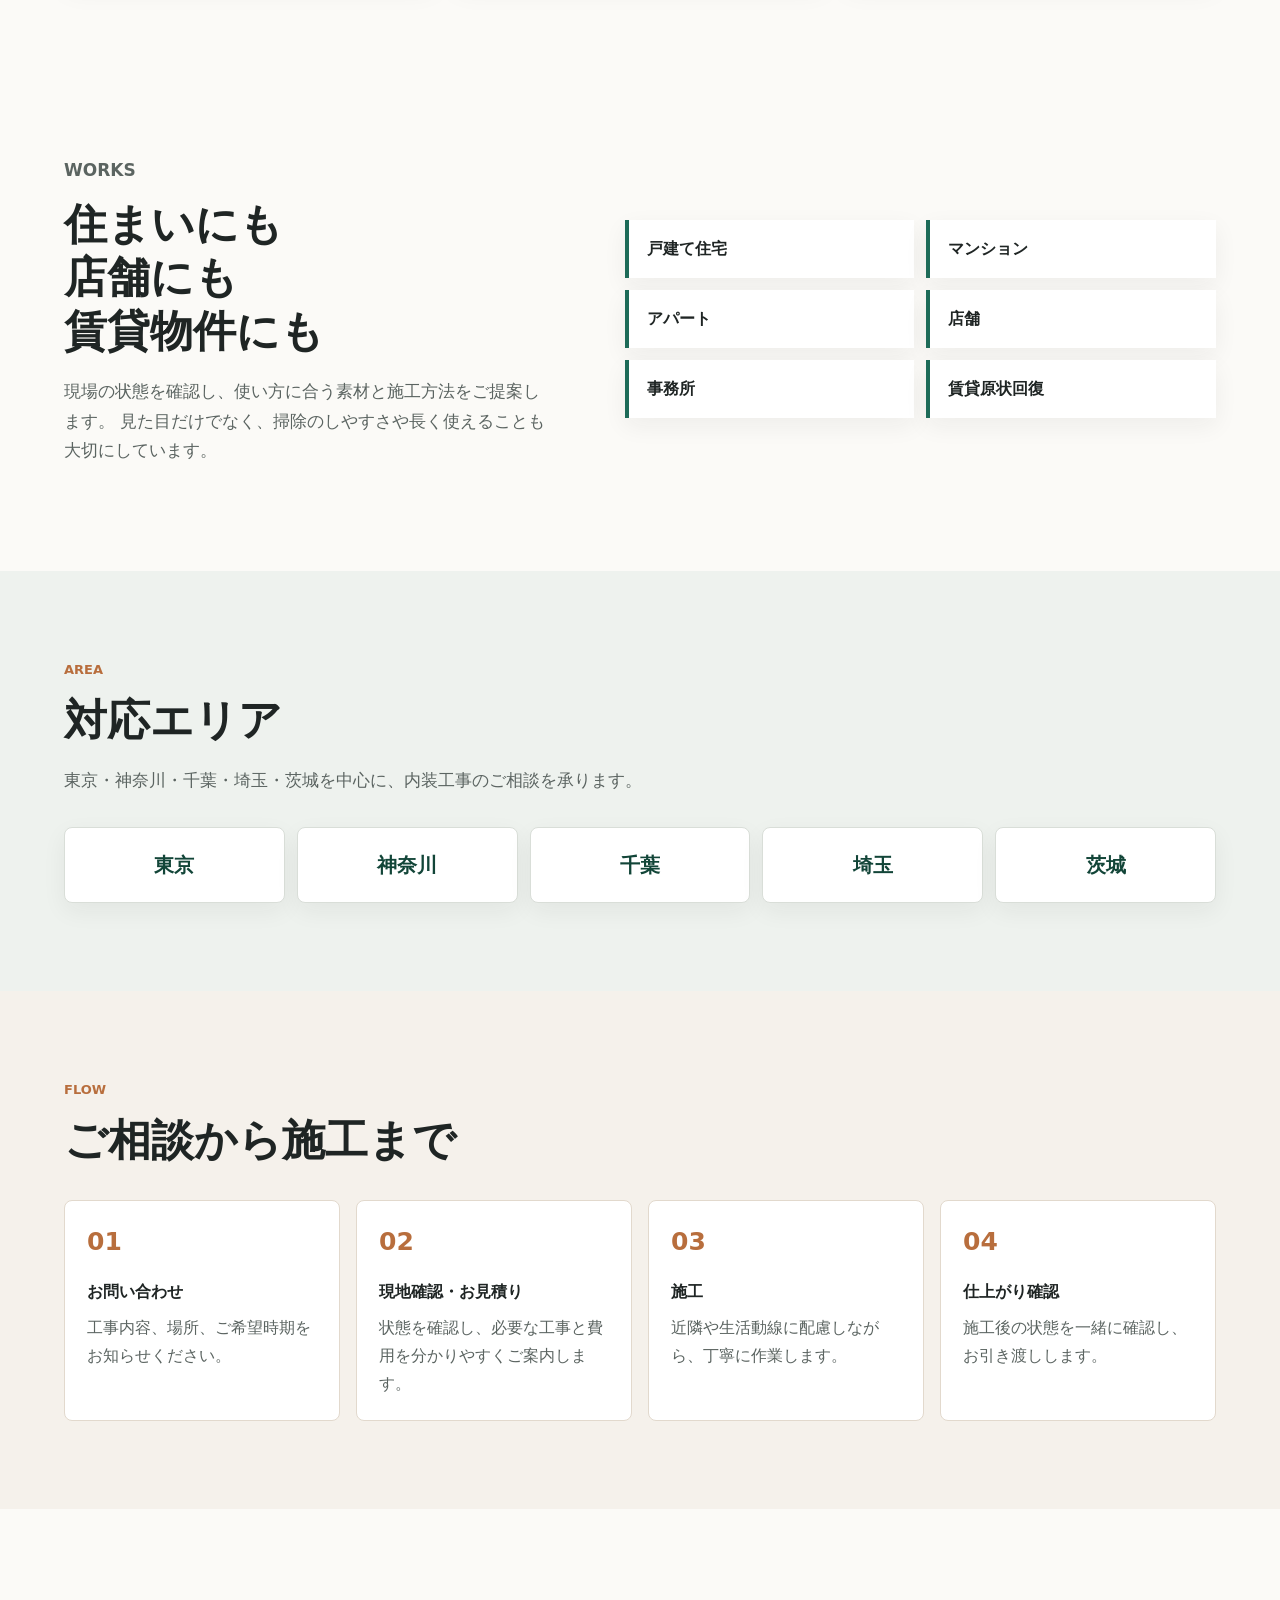
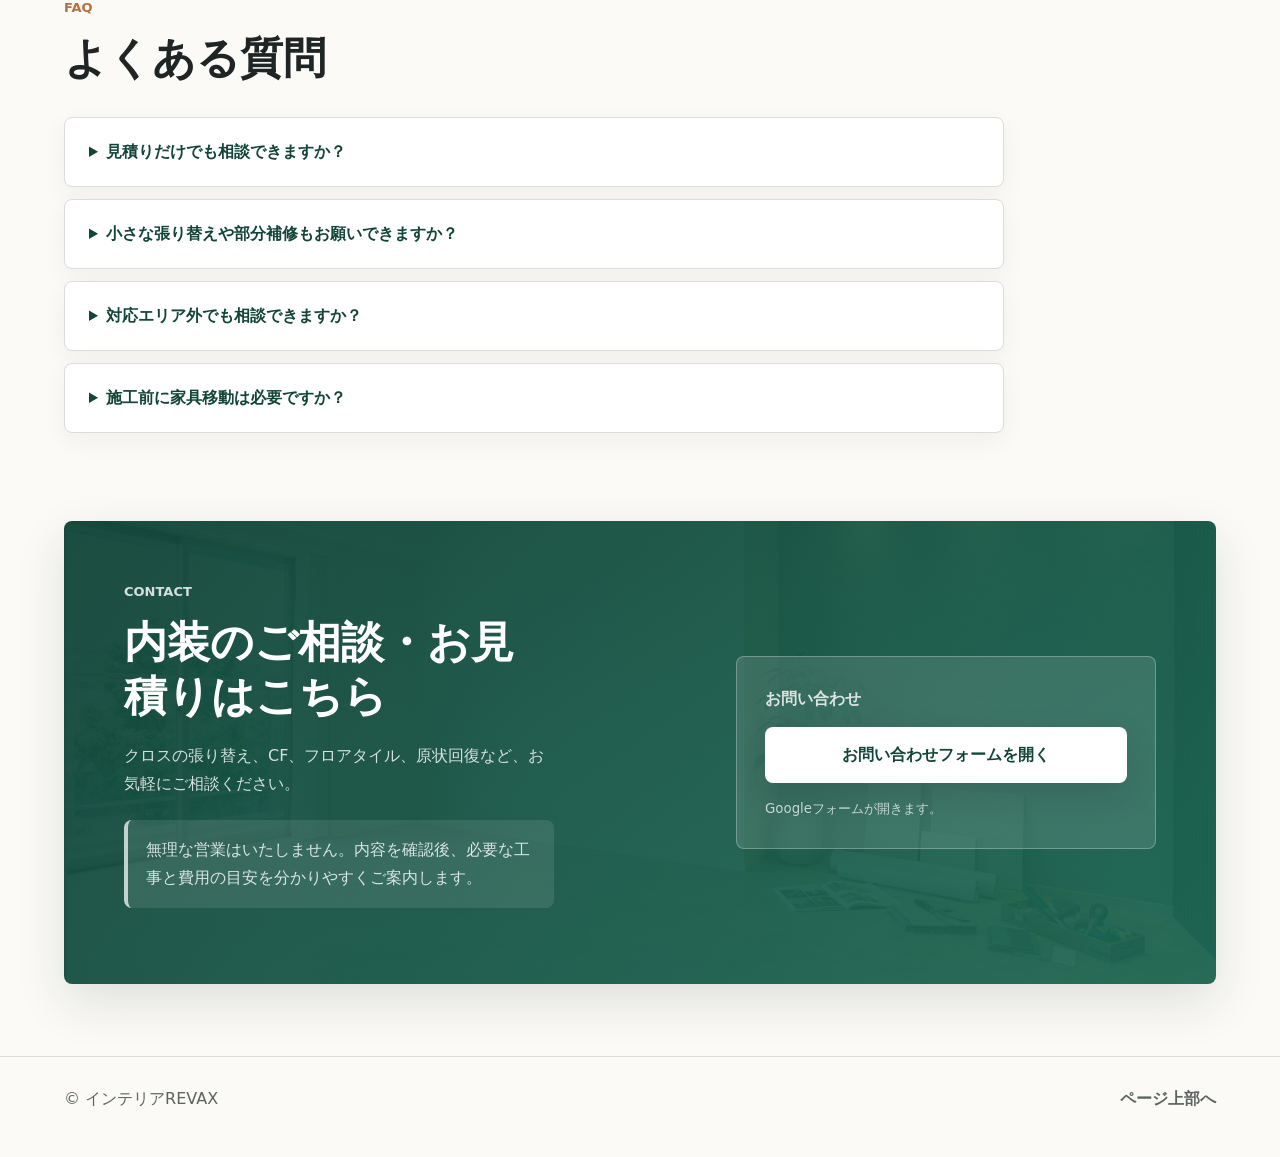
==== commit b71375e6: "Update Japanese page layout and copy" ====
--- a/ja.html
+++ b/ja.html
@@ -22,7 +22,7 @@
     <meta property="og:image" content="https://interior-revax.com/assets/revax-hero.png" />
     <meta property="og:locale" content="ja_JP" />
     <meta name="twitter:card" content="summary_large_image" />
-    <link rel="stylesheet" href="styles.css?v=20260610-2" />
+    <link rel="stylesheet" href="styles.css?v=20260610-3" />
     <script type="application/ld+json">
       {
         "@context": "https://schema.org",
@@ -38,7 +38,7 @@
       }
     </script>
   </head>
-  <body>
+  <body class="ja-page">
     <header class="site-header">
       <a class="brand" href="#top" aria-label="インテリアREVAX トップへ">
         <span class="brand-mark" aria-hidden="true">
@@ -72,12 +72,12 @@
         <div class="hero-shade" aria-hidden="true"></div>
         <div class="hero-content">
           <p class="eyebrow">クロス・CF・フロアタイル等 内装仕上げ</p>
-          <h1>
-            <span>毎日を過ごす空間を、</span>
-            <span>きれいに、心地よく。</span>
+          <h1 class="ja-hero-title">
+            <span class="ja-hero-first-line">毎日を過ごす空間を</span>
+            <span>きれいに 心地よく</span>
           </h1>
           <p class="lead">
-            インテリアREVAXは、住宅・店舗・賃貸物件の内装工事を承ります。
+            インテリアREVAXは、住宅・店舗・賃貸物件の内装工事を承ります。<br>
             壁紙の張り替えから床材の施工まで、仕上がりの美しさと丁寧な対応を大切にしています。
           </p>
           <div class="hero-actions">
@@ -90,7 +90,7 @@
       <section class="intro section">
         <div>
           <p class="section-label">About REVAX</p>
-          <h2>小さな張り替えから、空間全体の仕上げまで。</h2>
+          <h2>小さな張り替えから 空間全体の仕上げまで</h2>
         </div>
         <p>
           お部屋の印象は、壁と床で大きく変わります。インテリアREVAXでは、用途やご予算、
@@ -208,7 +208,7 @@
       <section id="works" class="section split">
         <div>
           <p class="section-label">Works</p>
-          <h2>住まいにも、店舗にも、賃貸物件にも。</h2>
+          <h2>住まいにも<br>店舗にも<br>賃貸物件にも</h2>
           <p>
             現場の状態を確認し、使い方に合う素材と施工方法をご提案します。
             見た目だけでなく、掃除のしやすさや長く使えることも大切にしています。
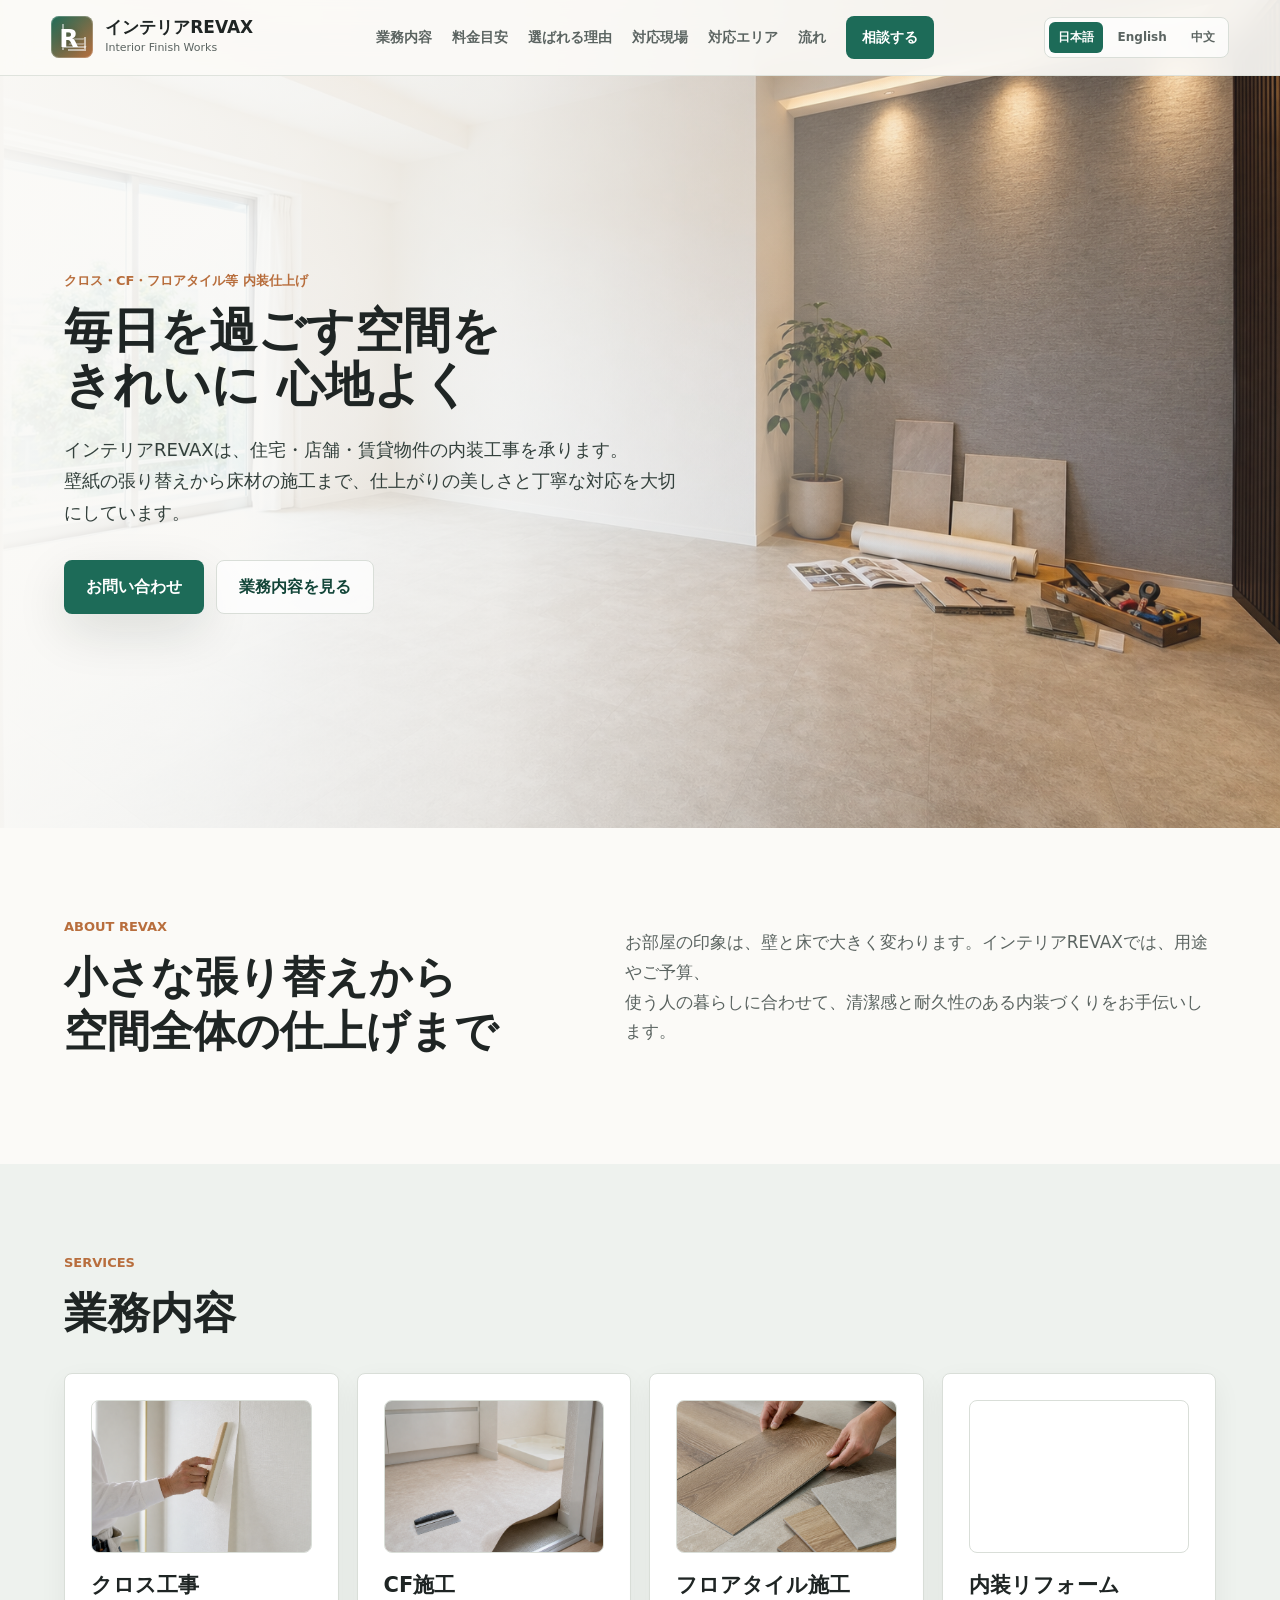
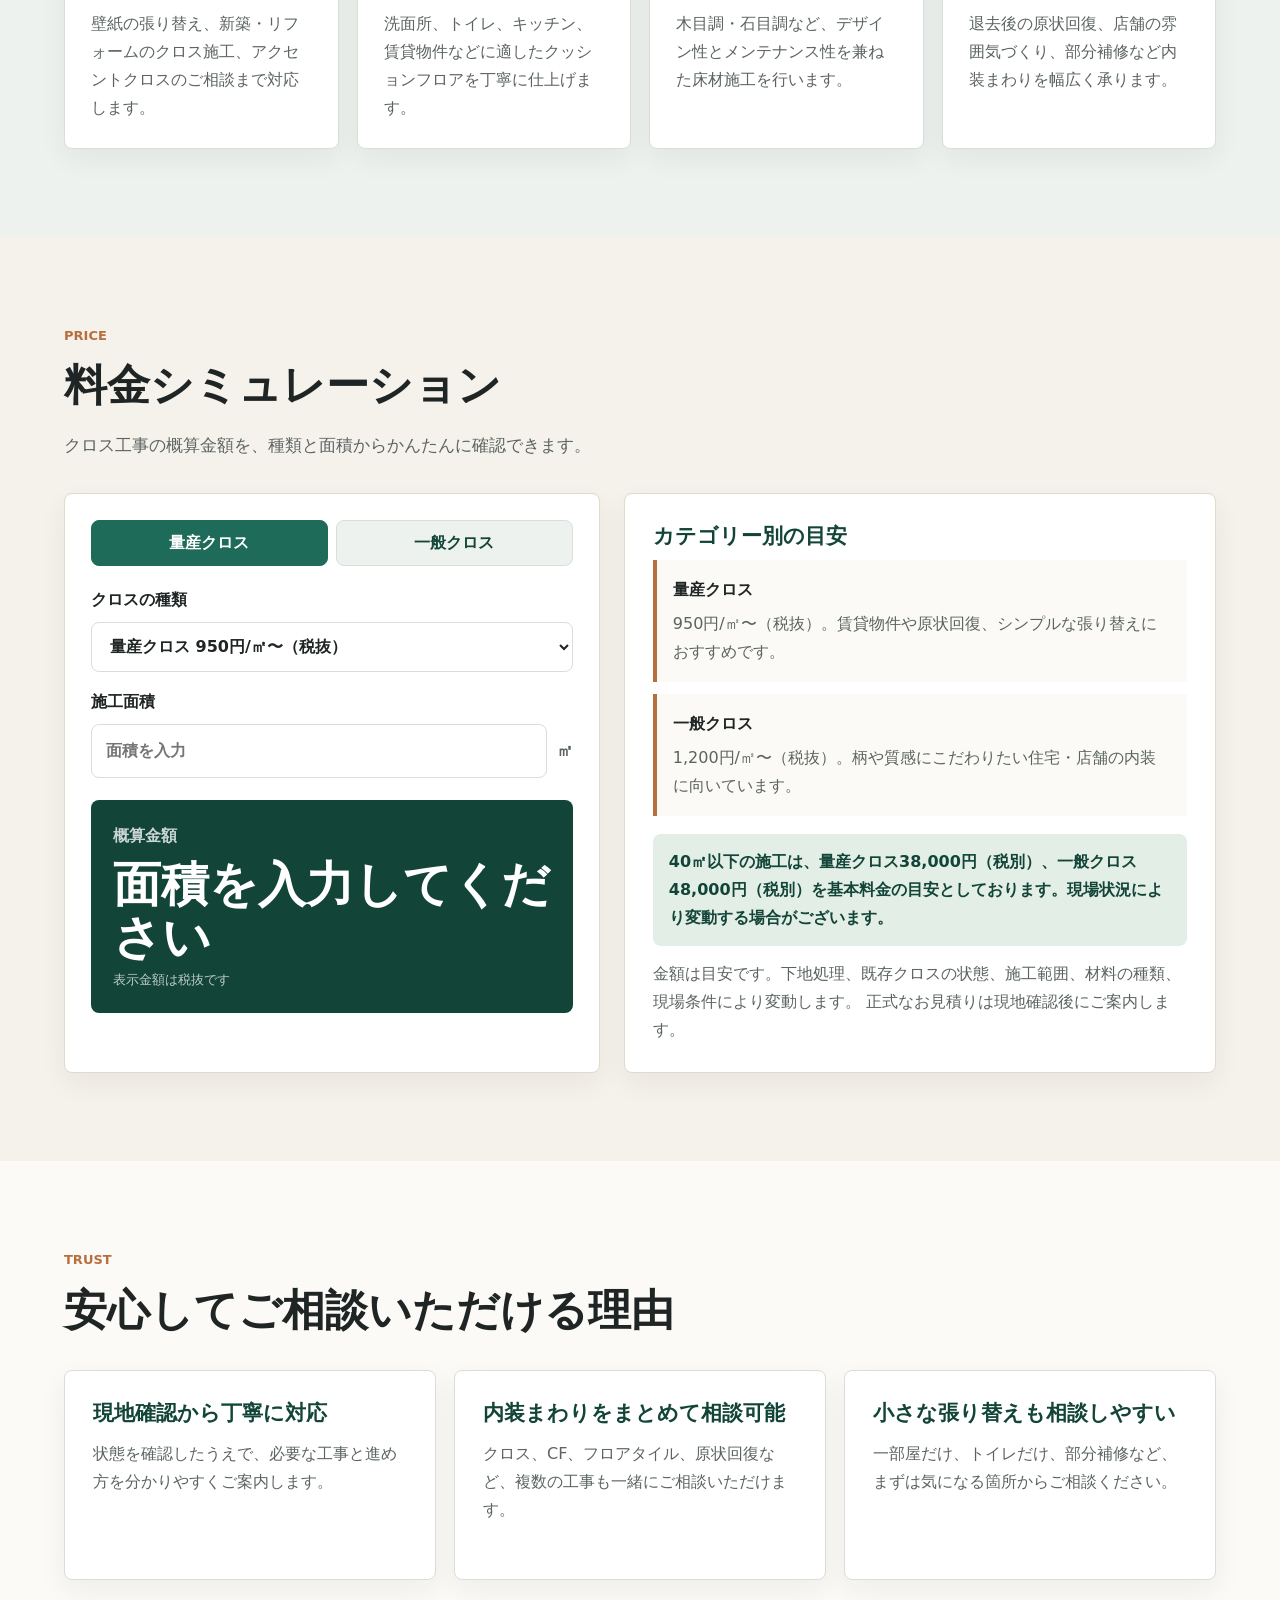
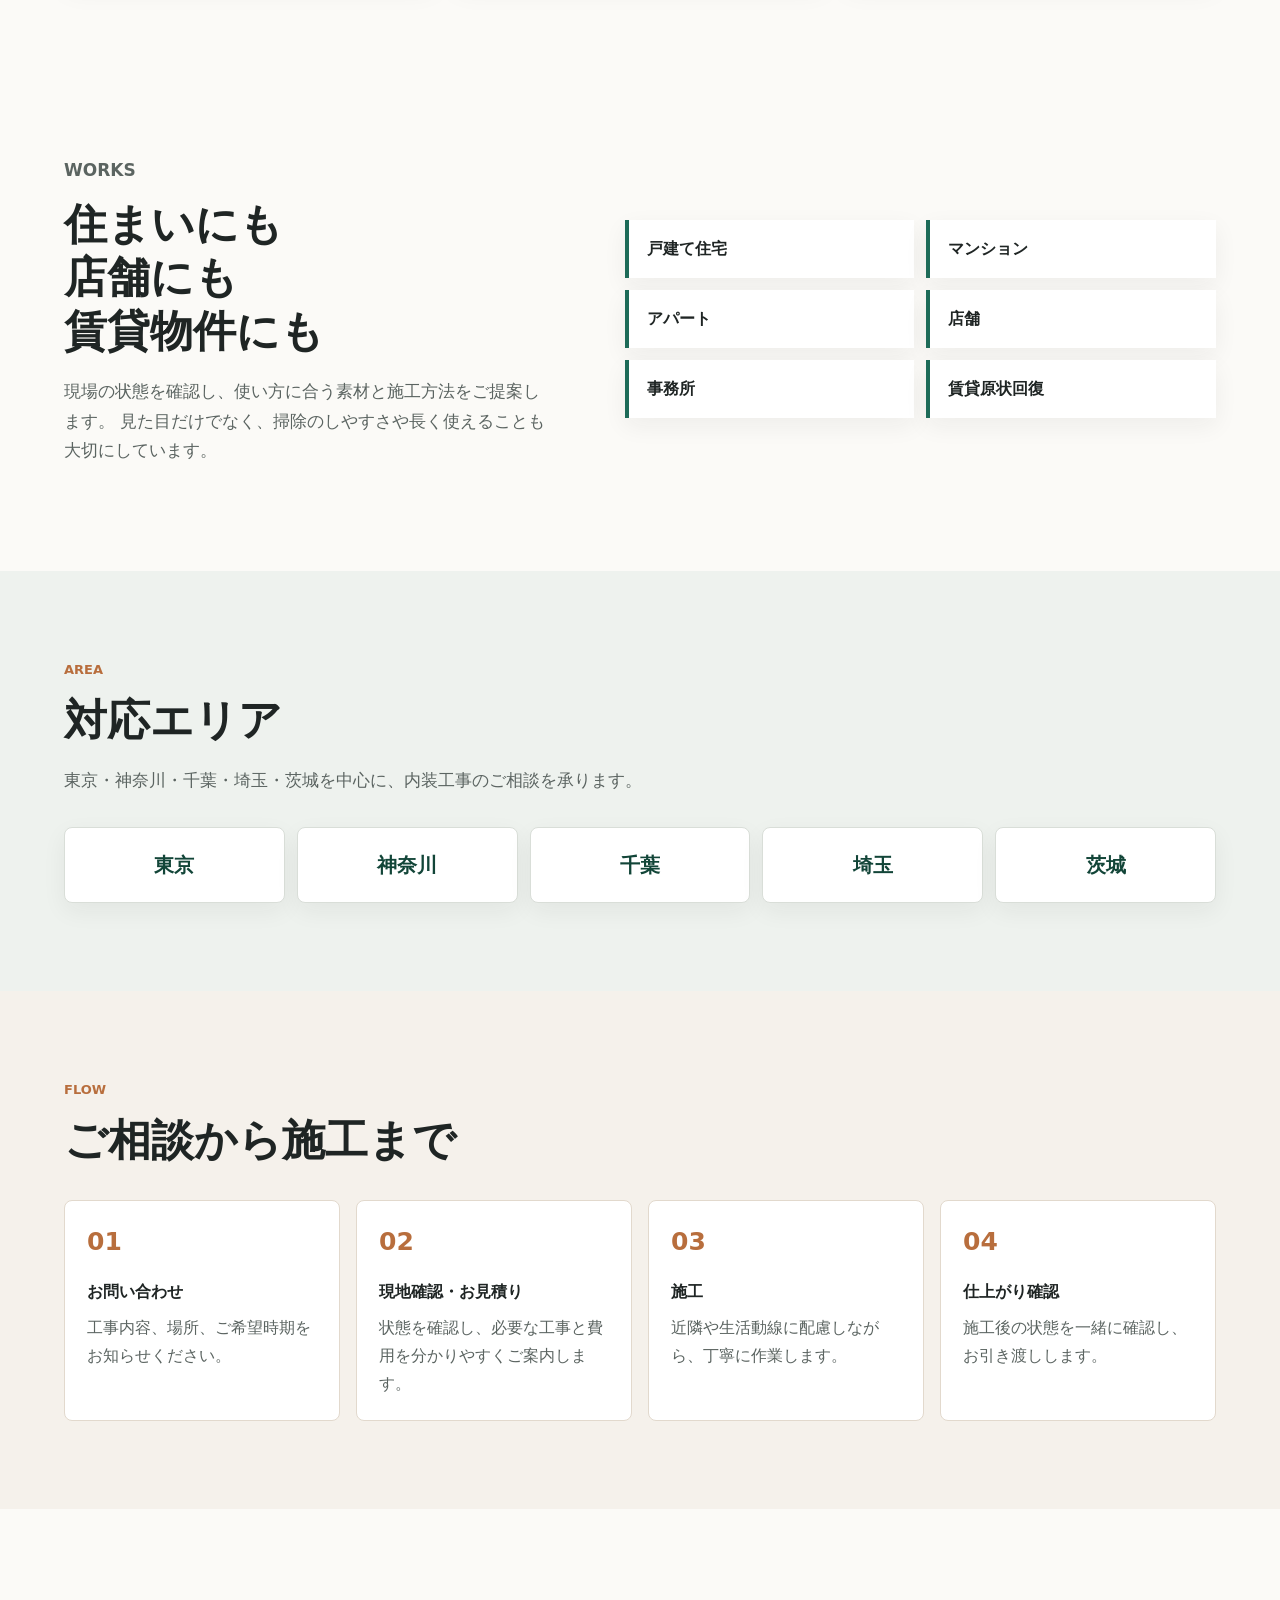
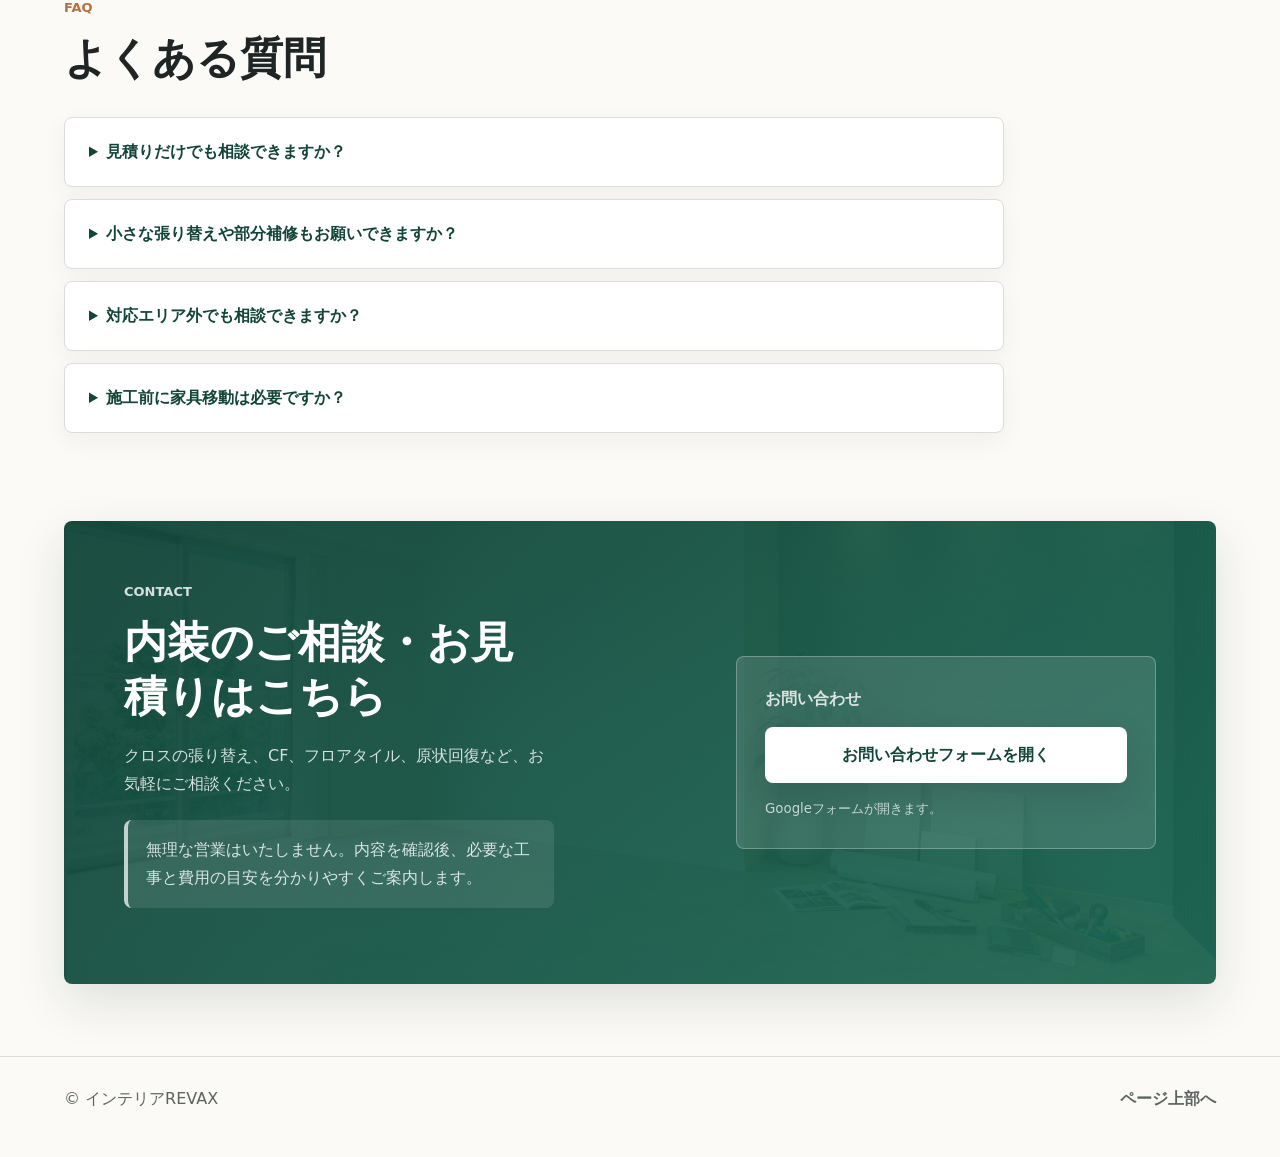
==== commit 954aca64: "Update stylesheet version and modify headings" ====
--- a/ja.html
+++ b/ja.html
@@ -22,7 +22,7 @@
     <meta property="og:image" content="https://interior-revax.com/assets/revax-hero.png" />
     <meta property="og:locale" content="ja_JP" />
     <meta name="twitter:card" content="summary_large_image" />
-    <link rel="stylesheet" href="styles.css?v=20260610-3" />
+  <link rel="stylesheet" href="styles.css?v=20260610-4" />
     <script type="application/ld+json">
       {
         "@context": "https://schema.org",
@@ -90,10 +90,10 @@
       <section class="intro section">
         <div>
           <p class="section-label">About REVAX</p>
-          <h2>小さな張り替えから 空間全体の仕上げまで</h2>
+          <h2>小さな張り替えから<br>空間全体の仕上げまで</h2>
         </div>
         <p>
-          お部屋の印象は、壁と床で大きく変わります。インテリアREVAXでは、用途やご予算、
+          お部屋の印象は、壁と床で大きく変わります。インテリアREVAXでは、用途やご予算、<br>
           使う人の暮らしに合わせて、清潔感と耐久性のある内装づくりをお手伝いします。
         </p>
       </section>
--- a/styles.css
+++ b/styles.css
@@ -262,6 +262,17 @@
   display: block;
 }
 
+.ja-page h1,
+.ja-hero-title {
+  max-width: 760px;
+  font-size: clamp(24px, 4vw, 48px);
+}
+
+.ja-page h1 span:first-child,
+.ja-hero-first-line {
+  white-space: nowrap;
+}
+
 h2 {
   margin-bottom: 18px;
   font-size: clamp(27px, 3.6vw, 43px);
